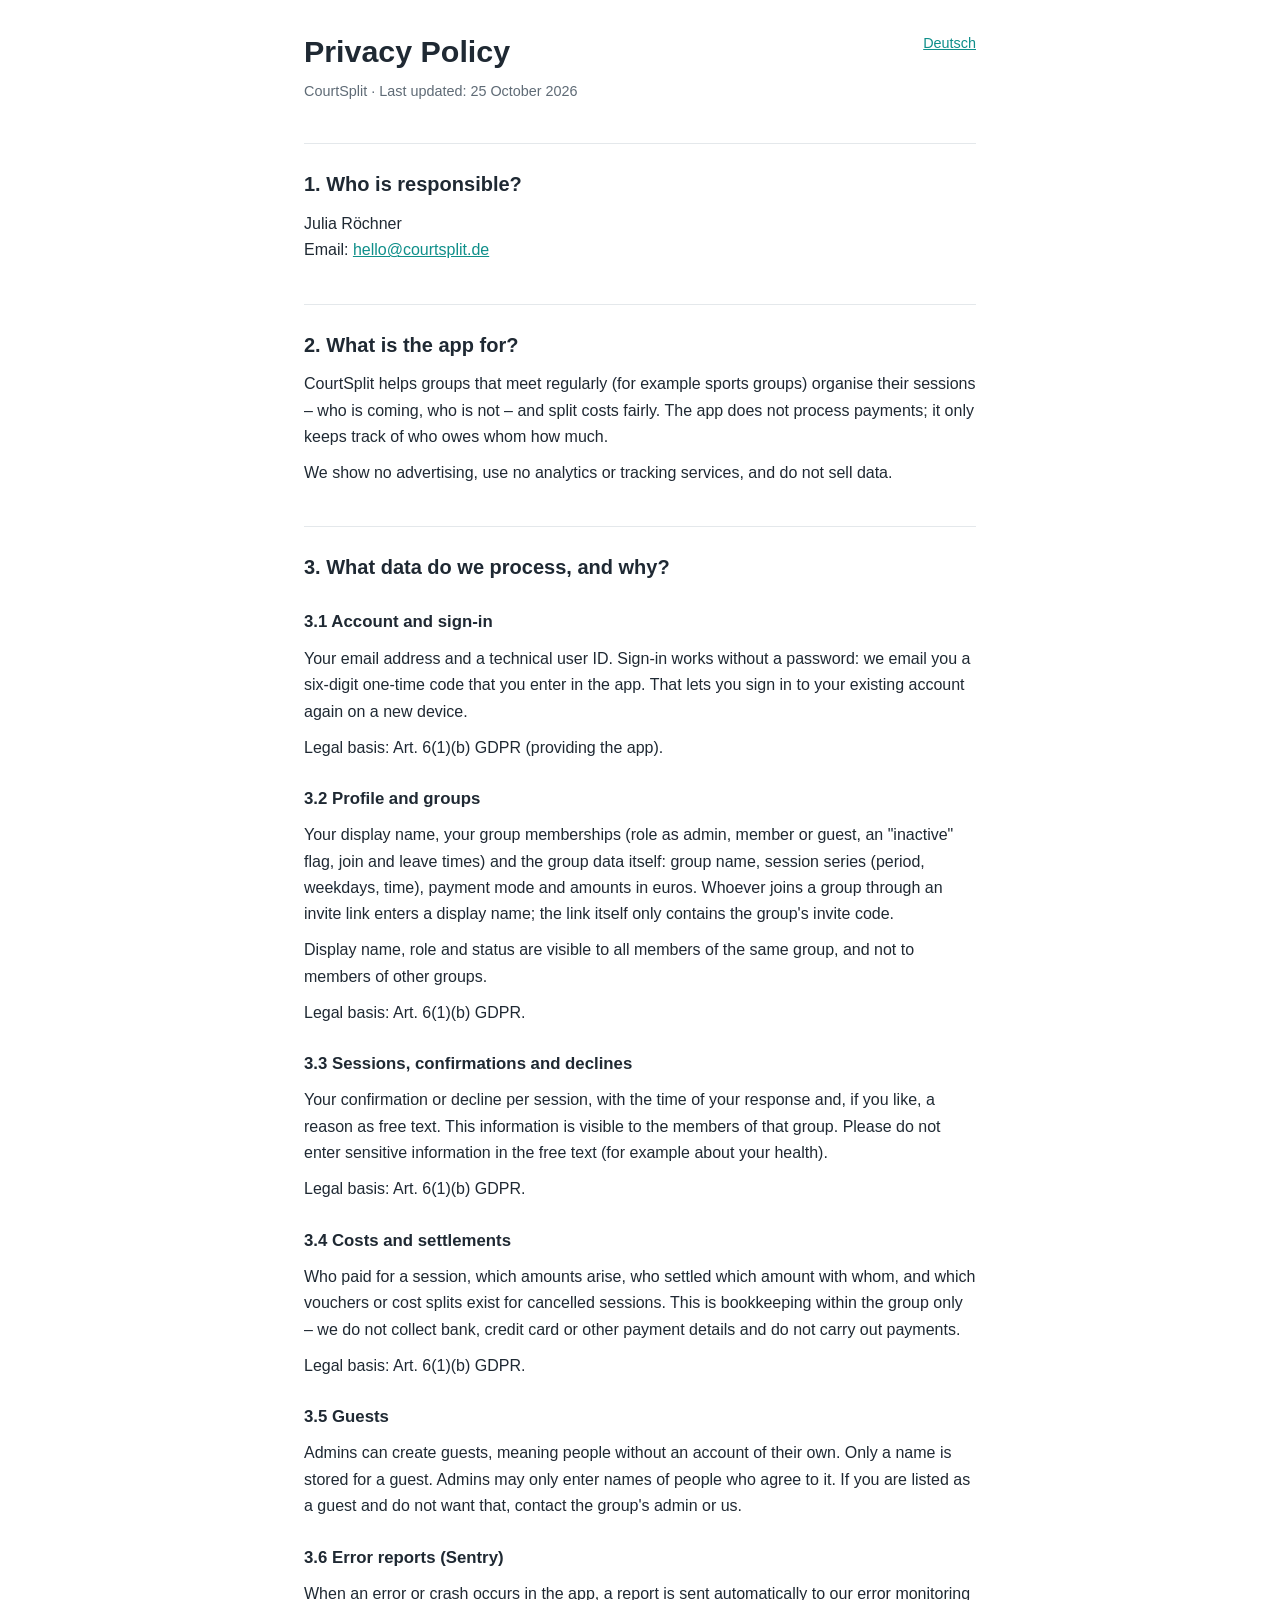
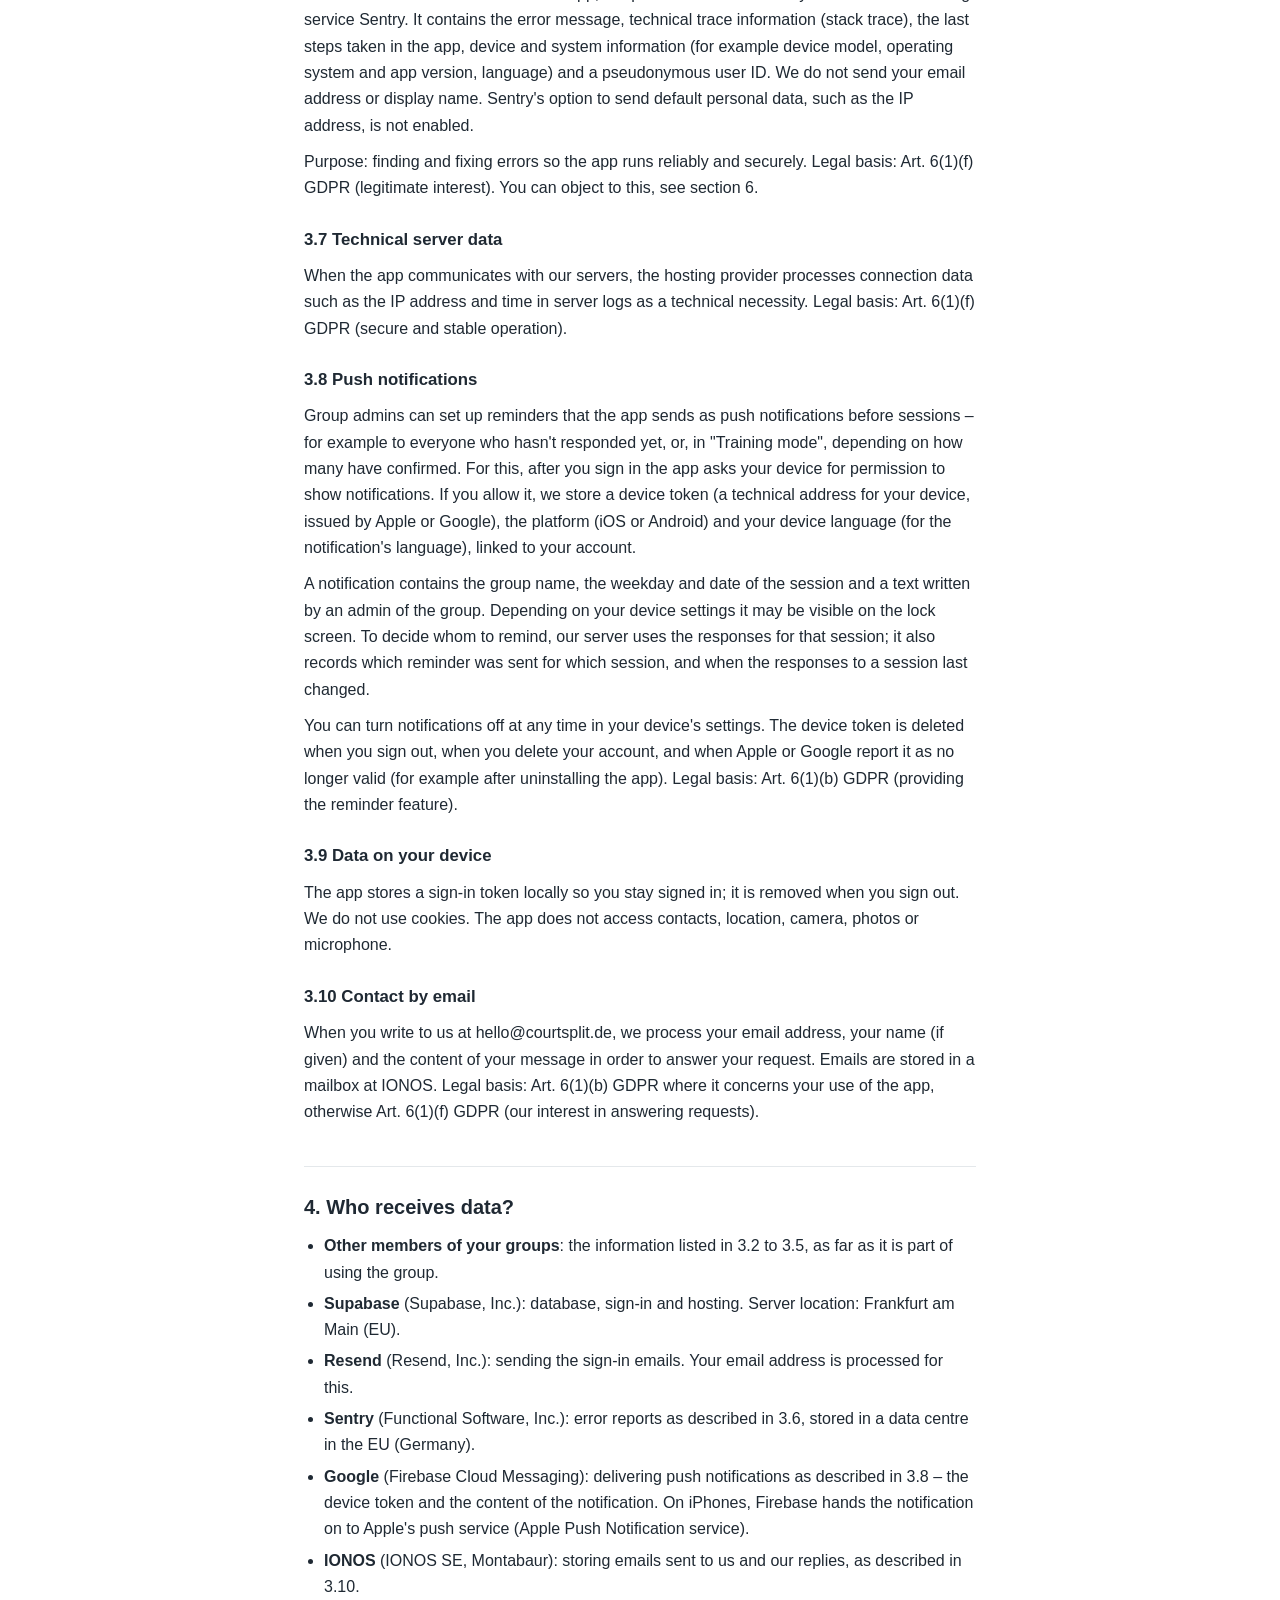
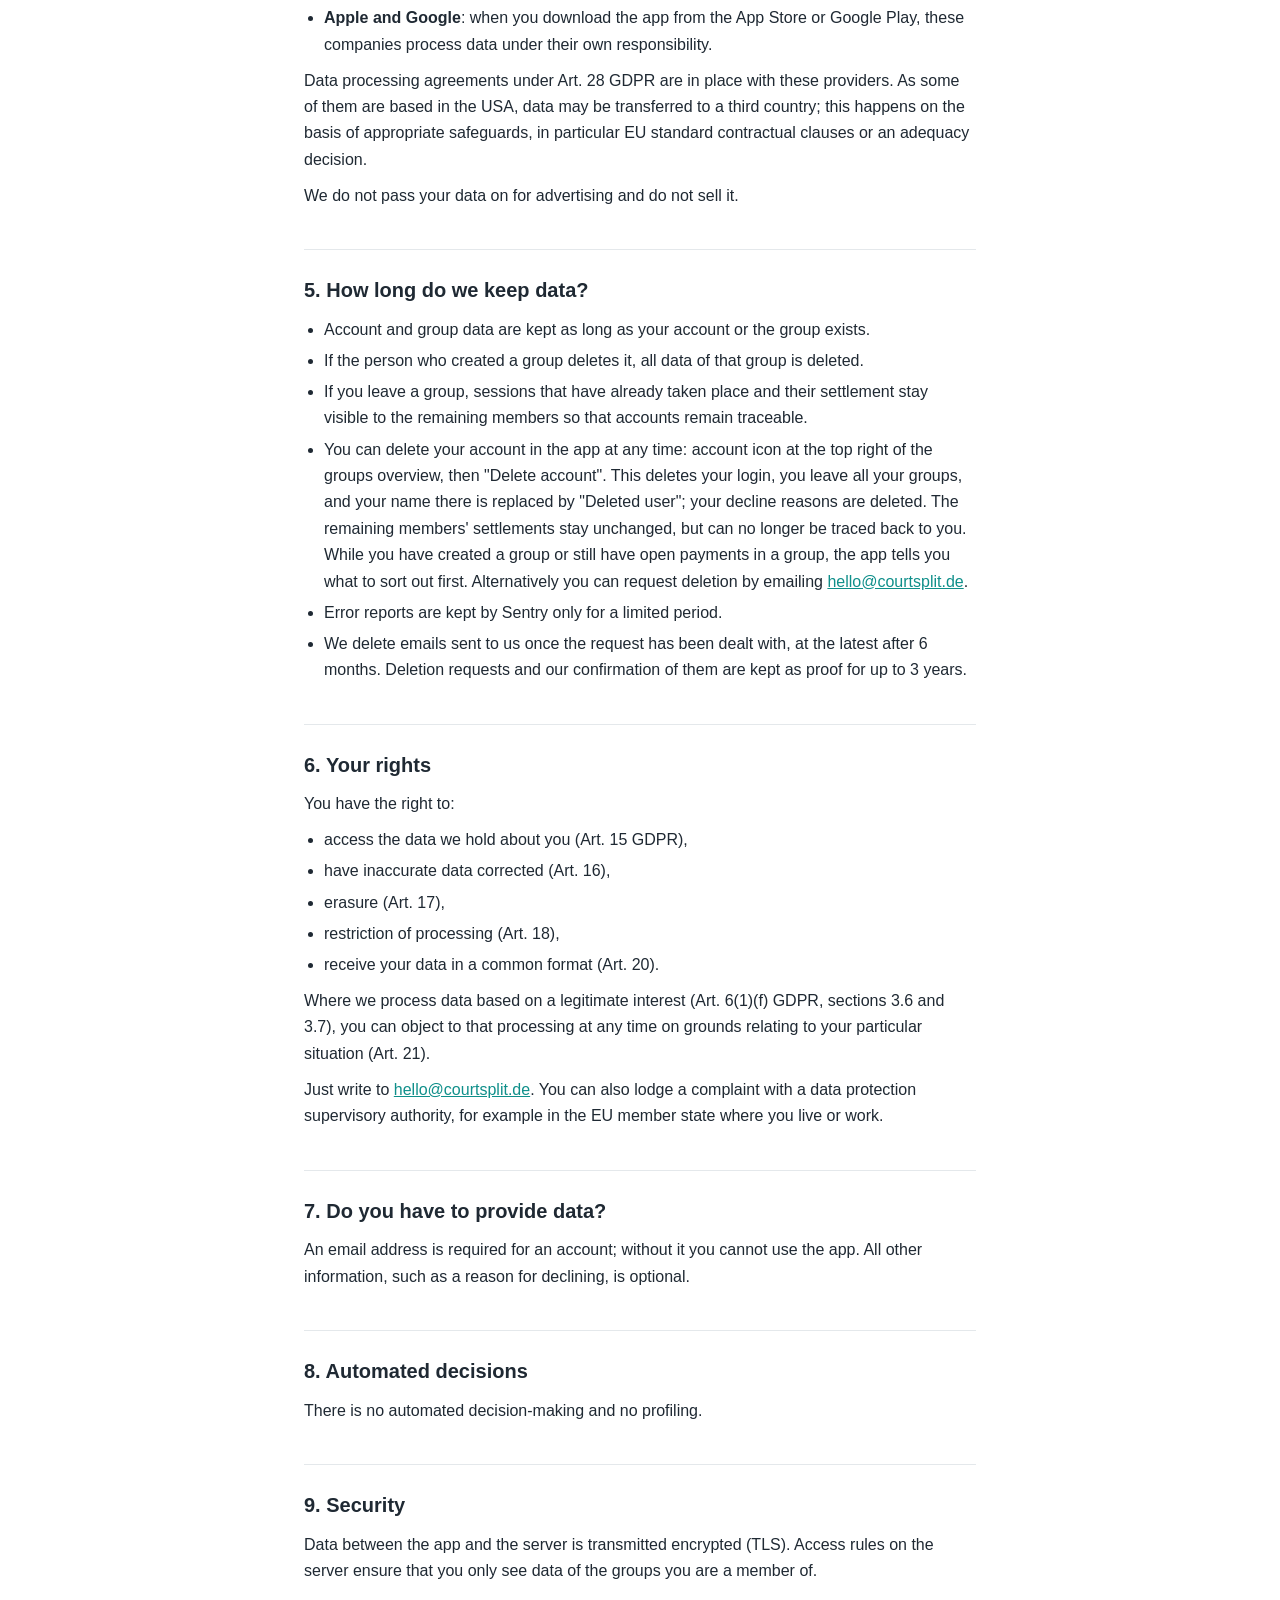
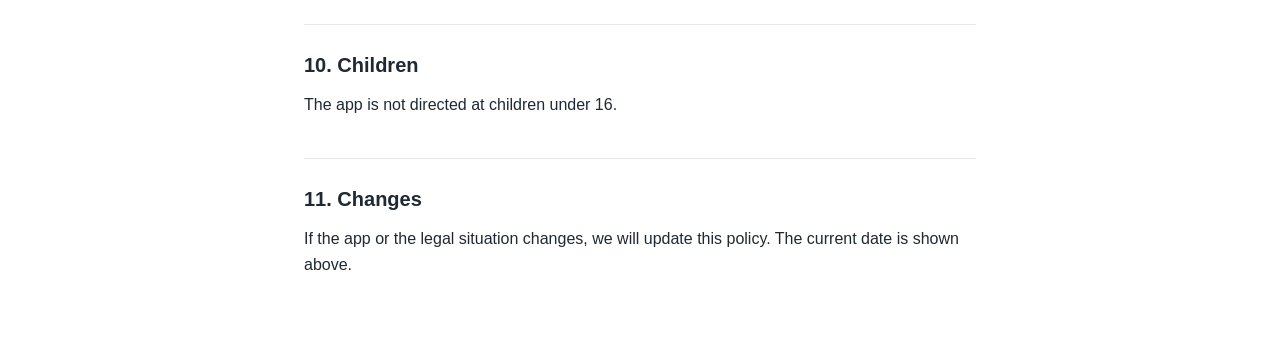
==== privacy-en.html @ 790ea4fe "Add files via upload" ====
<!doctype html>
<html lang="en">
<head>
  <meta charset="utf-8">
  <meta name="viewport" content="width=device-width, initial-scale=1">
  <title>Privacy Policy – CourtSplit</title>
  <link rel="stylesheet" href="style.css">
</head>
<body>
<main>
  <a class="lang" href="privacy.html" hreflang="de">Deutsch</a>
  <h1>Privacy Policy</h1>
  <p class="meta">CourtSplit · Last updated: 25 October 2026</p>

  <h2>1. Who is responsible?</h2>
  <p>
    Julia Röchner<br>
    Email: <a href="mailto:hello@courtsplit.de">hello@courtsplit.de</a>
  </p>

  <h2>2. What is the app for?</h2>
  <p>
    CourtSplit helps groups that meet regularly (for example sports groups) organise their sessions –
    who is coming, who is not – and split costs fairly. The app does not process payments; it only keeps
    track of who owes whom how much.
  </p>
  <p>
    We show no advertising, use no analytics or tracking services, and do not sell data.
  </p>

  <h2>3. What data do we process, and why?</h2>

  <h3>3.1 Account and sign-in</h3>
  <p>
    Your email address and a technical user ID. Sign-in works without a password: we email you a six-digit
    one-time code that you enter in the app. That lets you sign in to your existing account again on a new
    device.
  </p>
  <p>Legal basis: Art. 6(1)(b) GDPR (providing the app).</p>

  <h3>3.2 Profile and groups</h3>
  <p>
    Your display name, your group memberships (role as admin, member or guest, an "inactive" flag, join and
    leave times) and the group data itself: group name, session series (period, weekdays, time), payment
    mode and amounts in euros. Whoever joins a group through an invite link enters a display name; the link
    itself only contains the group's invite code.
  </p>
  <p>
    Display name, role and status are visible to all members of the same group, and not to members of
    other groups.
  </p>
  <p>Legal basis: Art. 6(1)(b) GDPR.</p>

  <h3>3.3 Sessions, confirmations and declines</h3>
  <p>
    Your confirmation or decline per session, with the time of your response and, if you like, a reason as
    free text. This information is visible to the members of that group. Please do not enter sensitive
    information in the free text (for example about your health).
  </p>
  <p>Legal basis: Art. 6(1)(b) GDPR.</p>

  <h3>3.4 Costs and settlements</h3>
  <p>
    Who paid for a session, which amounts arise, who settled which amount with whom, and which vouchers or
    cost splits exist for cancelled sessions. This is bookkeeping within the group only – we do not collect
    bank, credit card or other payment details and do not carry out payments.
  </p>
  <p>Legal basis: Art. 6(1)(b) GDPR.</p>

  <h3>3.5 Guests</h3>
  <p>
    Admins can create guests, meaning people without an account of their own. Only a name is stored for a
    guest. Admins may only enter names of people who agree to it. If you are listed as a guest and do not
    want that, contact the group's admin or us.
  </p>

  <h3>3.6 Error reports (Sentry)</h3>
  <p>
    When an error or crash occurs in the app, a report is sent automatically to our error monitoring service
    Sentry. It contains the error message, technical trace information (stack trace), the last steps taken
    in the app, device and system information (for example device model, operating system and app version,
    language) and a pseudonymous user ID. We do not send your email address or display name. Sentry's option
    to send default personal data, such as the IP address, is not enabled.
  </p>
  <p>
    Purpose: finding and fixing errors so the app runs reliably and securely. Legal basis: Art. 6(1)(f) GDPR
    (legitimate interest). You can object to this, see section 6.
  </p>

  <h3>3.7 Technical server data</h3>
  <p>
    When the app communicates with our servers, the hosting provider processes connection data such as the
    IP address and time in server logs as a technical necessity. Legal basis: Art. 6(1)(f) GDPR (secure and
    stable operation).
  </p>

  <h3>3.8 Push notifications</h3>
  <p>
    Group admins can set up reminders that the app sends as push notifications before sessions – for
    example to everyone who hasn't responded yet, or, in "Training mode", depending on how many have
    confirmed. For this, after you sign in the app asks your device for permission to show notifications.
    If you allow it, we store a device token (a technical address for your device, issued by Apple or
    Google), the platform (iOS or Android) and your device language (for the notification's language),
    linked to your account.
  </p>
  <p>
    A notification contains the group name, the weekday and date of the session and a text written by an
    admin of the group. Depending on your device settings it may be visible on the lock screen. To decide
    whom to remind, our server uses the responses for that session; it also records which reminder was sent
    for which session, and when the responses to a session last changed.
  </p>
  <p>
    You can turn notifications off at any time in your device's settings. The device token is deleted when
    you sign out, when you delete your account, and when Apple or Google report it as no longer valid (for
    example after uninstalling the app). Legal basis: Art. 6(1)(b) GDPR (providing the reminder feature).
  </p>

  <h3>3.9 Data on your device</h3>
  <p>
    The app stores a sign-in token locally so you stay signed in; it is removed when you sign out. We do
    not use cookies. The app does not access contacts, location, camera, photos or microphone.
  </p>

  <h3>3.10 Contact by email</h3>
  <p>
    When you write to us at hello@courtsplit.de, we process your email address, your name (if given) and
    the content of your message in order to answer your request. Emails are stored in a mailbox at IONOS.
    Legal basis: Art. 6(1)(b) GDPR where it concerns your use of the app, otherwise
    Art. 6(1)(f) GDPR (our interest in answering requests).
  </p>

  <h2>4. Who receives data?</h2>
  <ul>
    <li>
      <strong>Other members of your groups</strong>: the information listed in 3.2 to 3.5, as far as it is
      part of using the group.
    </li>
    <li>
      <strong>Supabase</strong> (Supabase, Inc.): database, sign-in and hosting. Server location:
      Frankfurt am Main (EU).
    </li>
    <li>
      <strong>Resend</strong> (Resend, Inc.): sending the sign-in emails. Your email address is processed
      for this.
    </li>
    <li>
      <strong>Sentry</strong> (Functional Software, Inc.): error reports as described in 3.6, stored in a
      data centre in the EU (Germany).
    </li>
    <li>
      <strong>Google</strong> (Firebase Cloud Messaging): delivering push notifications as described in
      3.8 – the device token and the content of the notification. On iPhones, Firebase hands the
      notification on to Apple's push service (Apple Push Notification service).
    </li>
    <li>
      <strong>IONOS</strong> (IONOS SE, Montabaur): storing emails sent to us and our replies, as described
      in 3.10.
    </li>
    <li>
      <strong>Apple and Google</strong>: when you download the app from the App Store or Google Play, these
      companies process data under their own responsibility.
    </li>
  </ul>
  <p>
    Data processing agreements under Art. 28 GDPR are in place with these providers. As some of them are
    based in the USA, data may be transferred to a third country; this happens on the basis of appropriate
    safeguards, in particular EU standard contractual clauses or an adequacy decision.
  </p>
  <p>We do not pass your data on for advertising and do not sell it.</p>

  <h2>5. How long do we keep data?</h2>
  <ul>
    <li>Account and group data are kept as long as your account or the group exists.</li>
    <li>If the person who created a group deletes it, all data of that group is deleted.</li>
    <li>
      If you leave a group, sessions that have already taken place and their settlement stay visible to the
      remaining members so that accounts remain traceable.
    </li>
    <li>
      You can delete your account in the app at any time: account icon at the top right of the groups
      overview, then "Delete account". This deletes your login, you leave all your groups, and your name
      there is replaced by "Deleted user"; your decline reasons are deleted. The remaining members'
      settlements stay unchanged, but can no longer be traced back to you. While you have created a group
      or still have open payments in a group, the app tells you what to sort out first. Alternatively you
      can request deletion by emailing <a href="mailto:hello@courtsplit.de">hello@courtsplit.de</a>.
    </li>
    <li>Error reports are kept by Sentry only for a limited period.</li>
    <li>
      We delete emails sent to us once the request has been dealt with, at the latest after 6 months.
      Deletion requests and our confirmation of them are kept as proof for up to 3 years.
    </li>
  </ul>

  <h2>6. Your rights</h2>
  <p>You have the right to:</p>
  <ul>
    <li>access the data we hold about you (Art. 15 GDPR),</li>
    <li>have inaccurate data corrected (Art. 16),</li>
    <li>erasure (Art. 17),</li>
    <li>restriction of processing (Art. 18),</li>
    <li>receive your data in a common format (Art. 20).</li>
  </ul>
  <p>
    Where we process data based on a legitimate interest (Art. 6(1)(f) GDPR, sections 3.6 and 3.7), you can
    object to that processing at any time on grounds relating to your particular situation (Art. 21).
  </p>
  <p>
    Just write to <a href="mailto:hello@courtsplit.de">hello@courtsplit.de</a>. You can also lodge a
    complaint with a data protection supervisory authority, for example in the EU member state where you
    live or work.
  </p>

  <h2>7. Do you have to provide data?</h2>
  <p>
    An email address is required for an account; without it you cannot use the app. All other information,
    such as a reason for declining, is optional.
  </p>

  <h2>8. Automated decisions</h2>
  <p>There is no automated decision-making and no profiling.</p>

  <h2>9. Security</h2>
  <p>
    Data between the app and the server is transmitted encrypted (TLS). Access rules on the server ensure
    that you only see data of the groups you are a member of.
  </p>

  <h2>10. Children</h2>
  <p>The app is not directed at children under 16.</p>

  <h2>11. Changes</h2>
  <p>
    If the app or the legal situation changes, we will update this policy. The current date is shown above.
  </p>
</main>
</body>
</html>
---- style.css ----
:root {
  --bg: #ffffff;
  --fg: #1f2933;
  --muted: #5f6b76;
  --accent: #0f8f8a;
  --rule: #e4e8eb;
  --todo-bg: #fff3b0;
  --todo-fg: #5c4a00;
}

@media (prefers-color-scheme: dark) {
  :root {
    --bg: #14181c;
    --fg: #e6eaed;
    --muted: #9aa5ae;
    --accent: #4fd1c5;
    --rule: #2a3138;
    --todo-bg: #5c4a00;
    --todo-fg: #fff3b0;
  }
}

* { box-sizing: border-box; }

body {
  margin: 0;
  padding: 2rem 1.25rem 4rem;
  background: var(--bg);
  color: var(--fg);
  font: 1rem/1.65 -apple-system, BlinkMacSystemFont, "Segoe UI", Roboto, Helvetica, Arial, sans-serif;
}

main { max-width: 42rem; margin: 0 auto; }

h1 { font-size: 1.9rem; line-height: 1.25; margin: 0 0 0.25rem; }
h2 { font-size: 1.25rem; margin: 2.5rem 0 0.5rem; padding-top: 1.5rem; border-top: 1px solid var(--rule); }
h3 { font-size: 1.05rem; margin: 1.5rem 0 0.25rem; }
p, ul { margin: 0.6rem 0; }
ul { padding-left: 1.25rem; }
li { margin: 0.3rem 0; }

a { color: var(--accent); }

.meta { color: var(--muted); font-size: 0.9rem; }
.lang { float: right; font-size: 0.9rem; }

mark.todo {
  background: var(--todo-bg);
  color: var(--todo-fg);
  padding: 0 0.25em;
  border-radius: 3px;
}
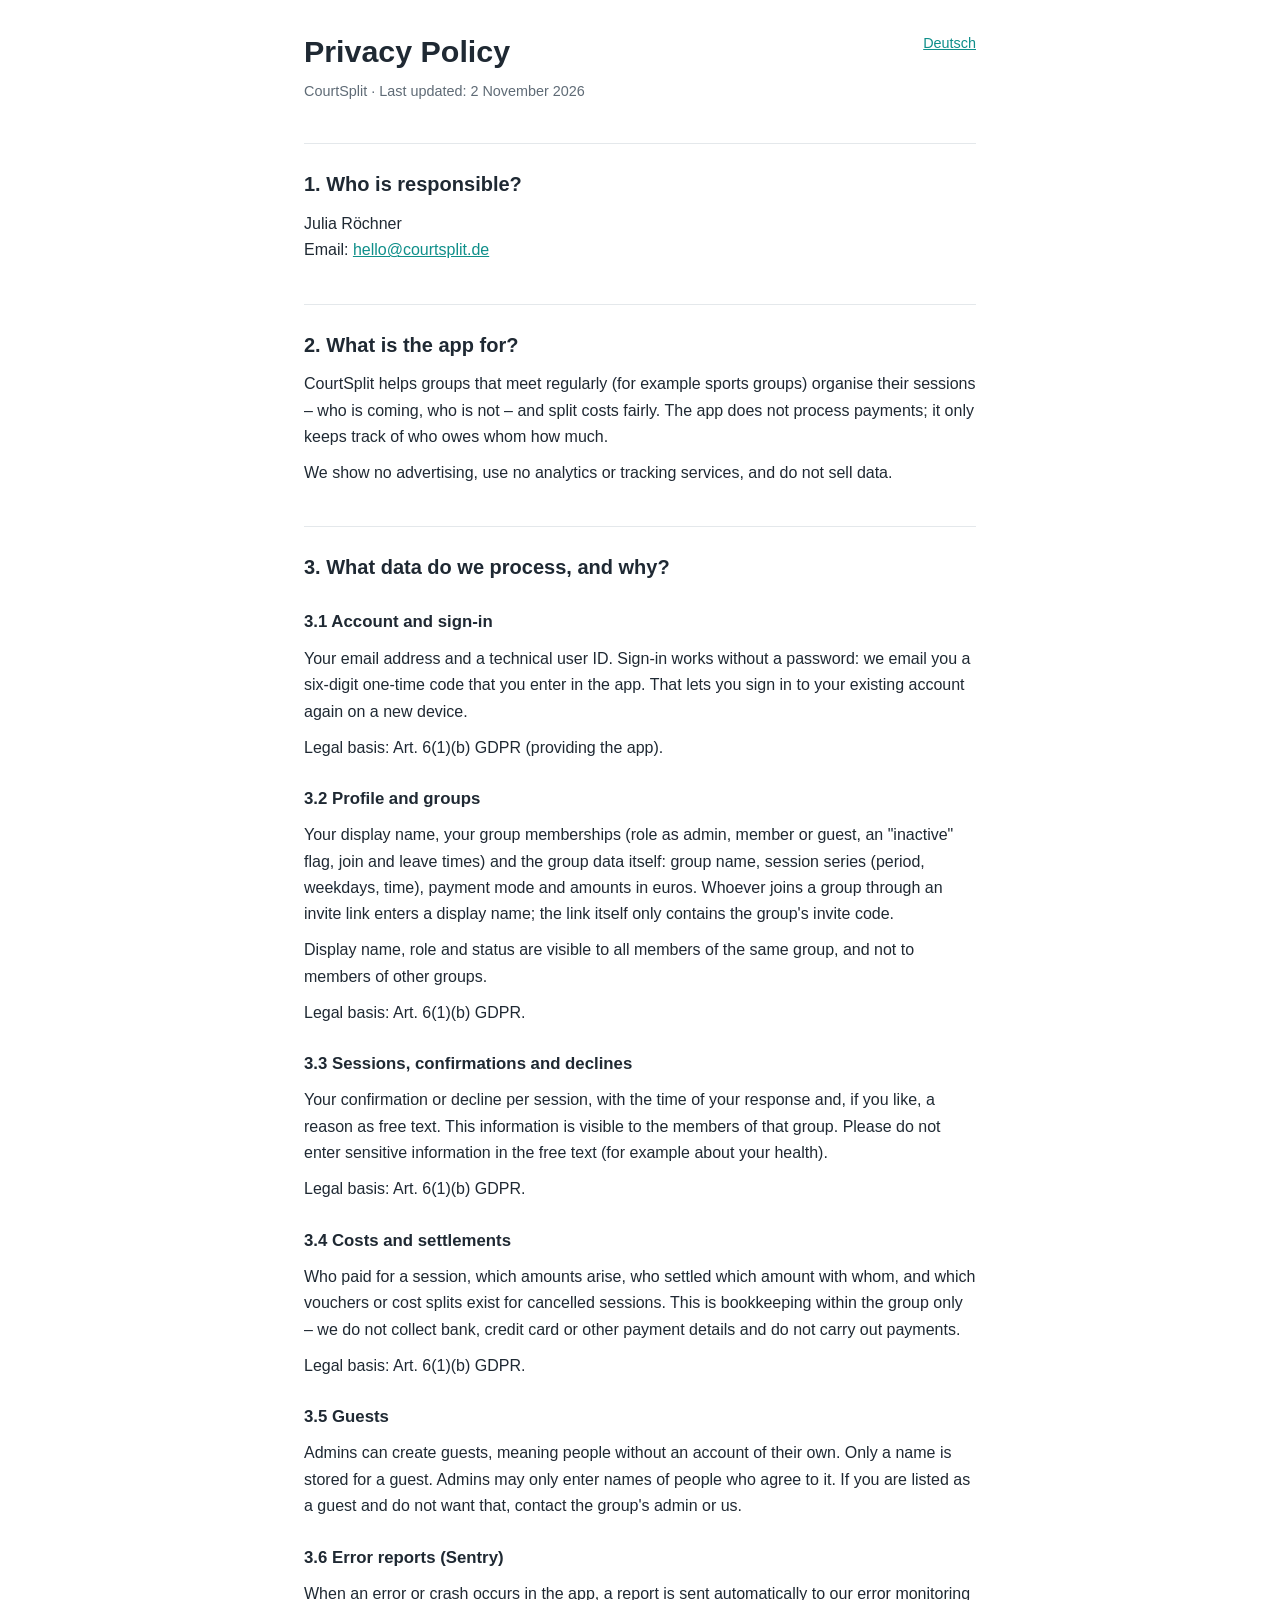
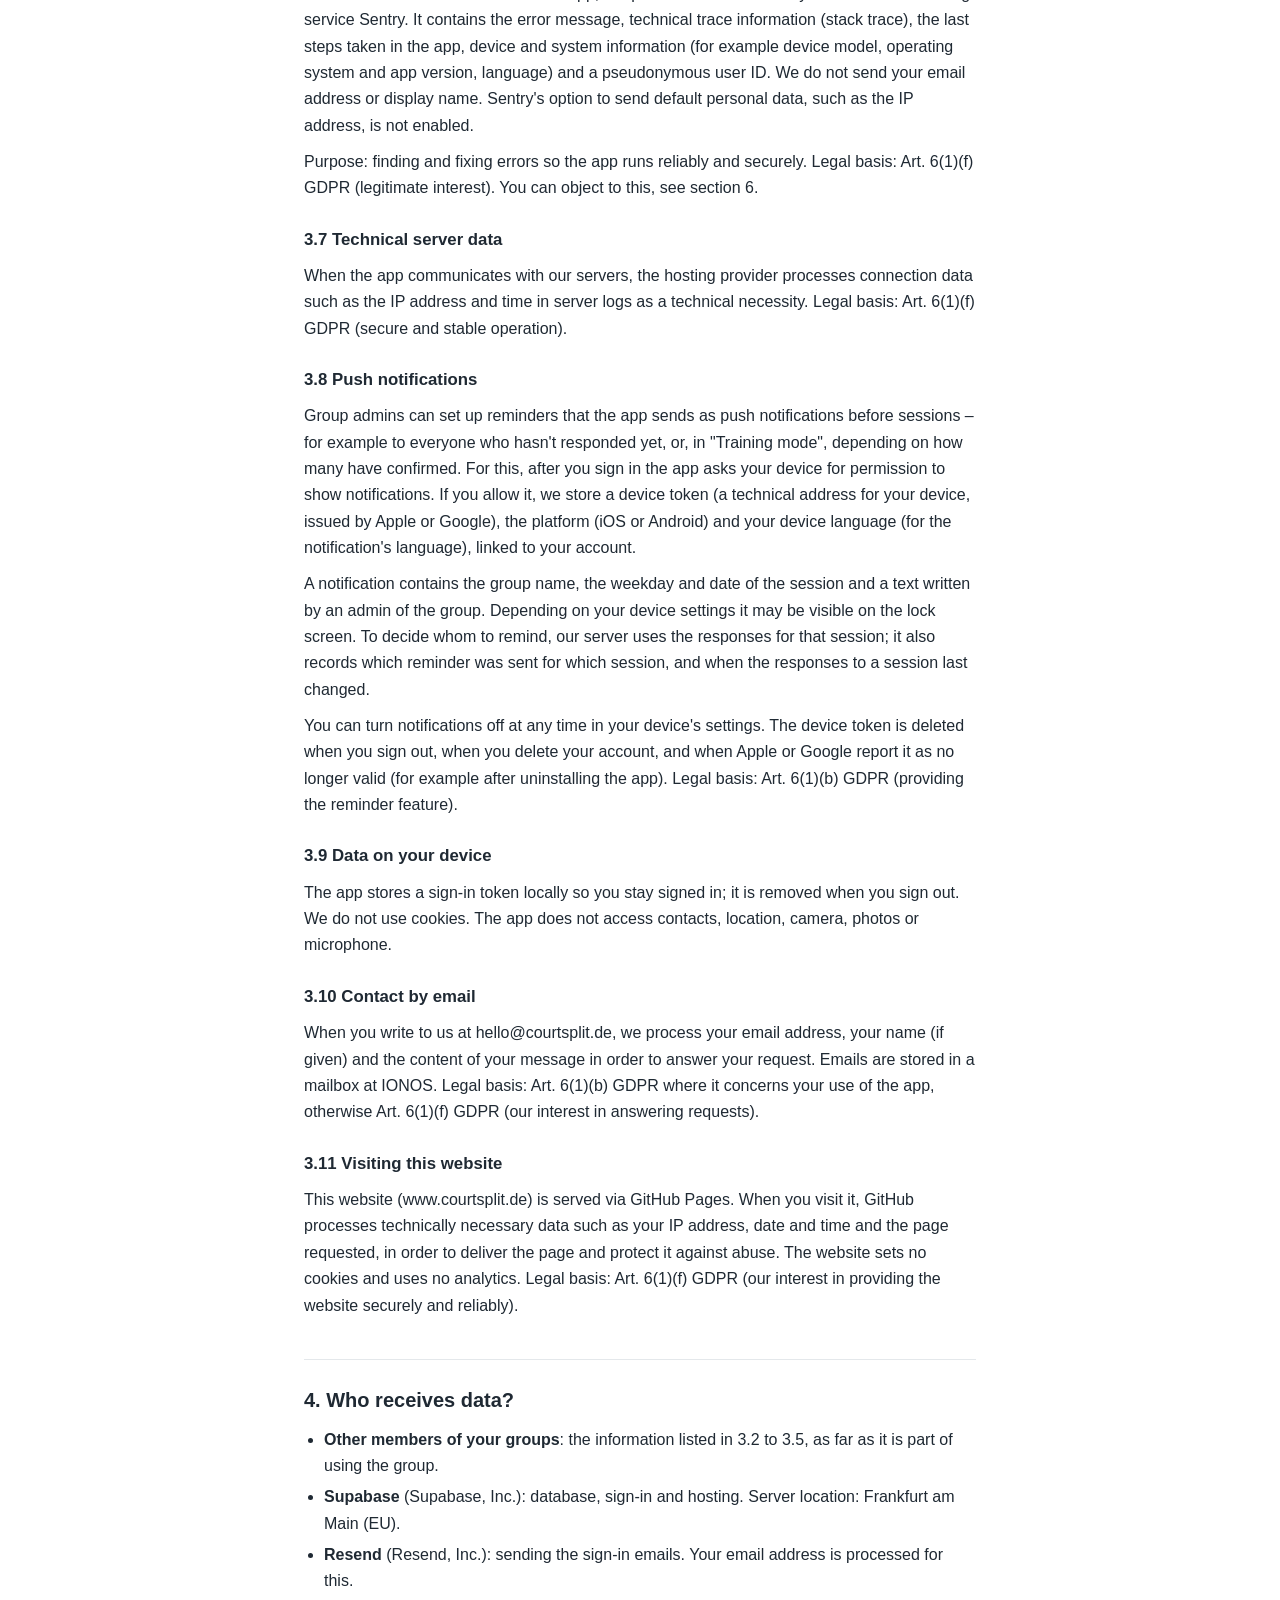
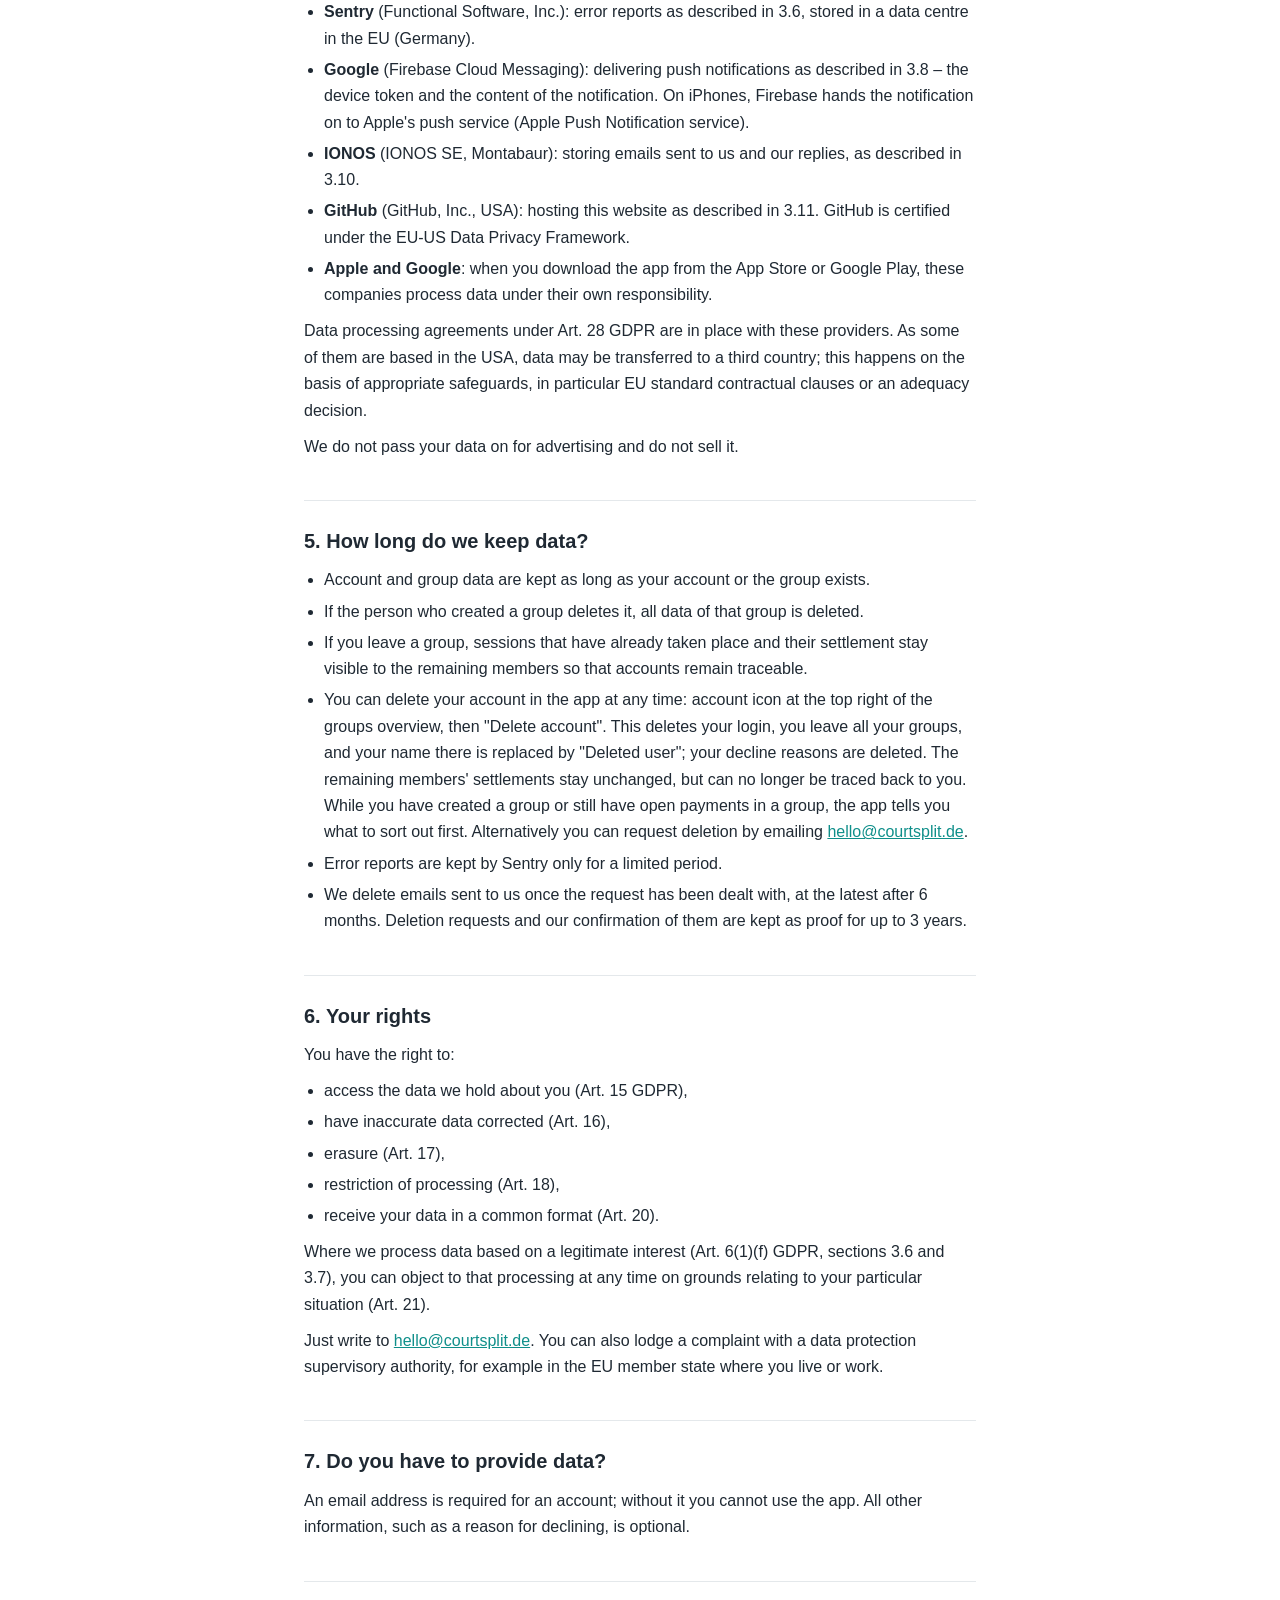
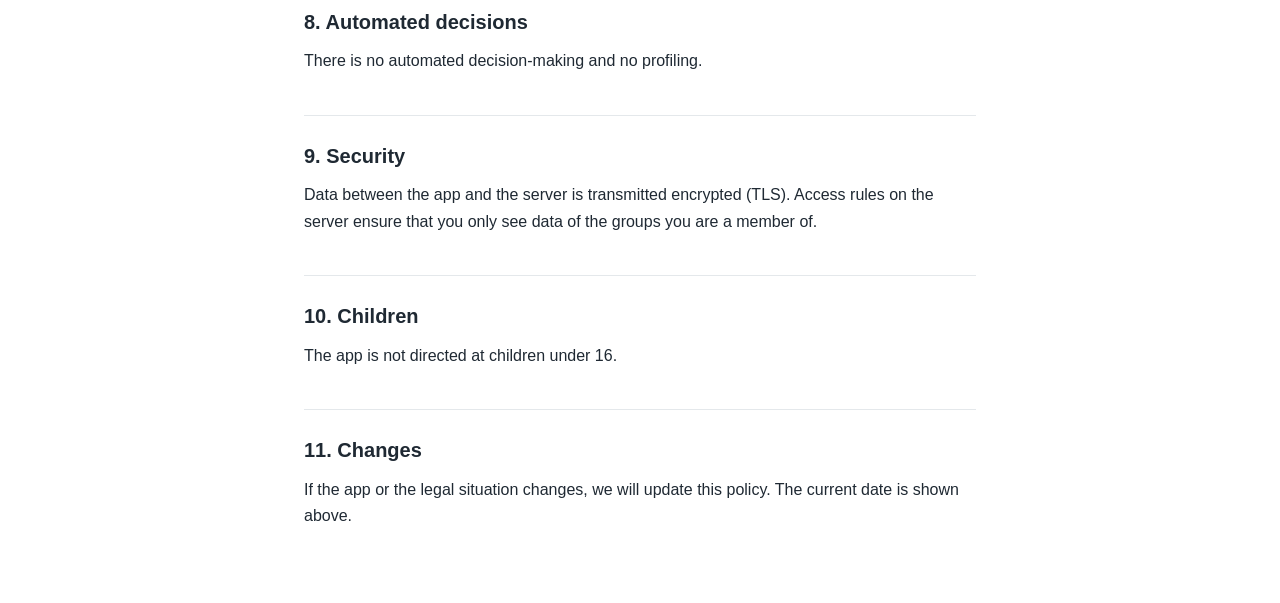
==== commit 047e2b2f: "Update from GameDate@9d2725a (main)" ====
--- a/privacy-en.html
+++ b/privacy-en.html
@@ -1,237 +1,249 @@
-<!doctype html>
-<html lang="en">
-<head>
-  <meta charset="utf-8">
-  <meta name="viewport" content="width=device-width, initial-scale=1">
-  <title>Privacy Policy – CourtSplit</title>
-  <link rel="stylesheet" href="style.css">
-</head>
-<body>
-<main>
-  <a class="lang" href="privacy.html" hreflang="de">Deutsch</a>
-  <h1>Privacy Policy</h1>
-  <p class="meta">CourtSplit · Last updated: 25 October 2026</p>
-
-  <h2>1. Who is responsible?</h2>
-  <p>
-    Julia Röchner<br>
-    Email: <a href="mailto:hello@courtsplit.de">hello@courtsplit.de</a>
-  </p>
-
-  <h2>2. What is the app for?</h2>
-  <p>
-    CourtSplit helps groups that meet regularly (for example sports groups) organise their sessions –
-    who is coming, who is not – and split costs fairly. The app does not process payments; it only keeps
-    track of who owes whom how much.
-  </p>
-  <p>
-    We show no advertising, use no analytics or tracking services, and do not sell data.
-  </p>
-
-  <h2>3. What data do we process, and why?</h2>
-
-  <h3>3.1 Account and sign-in</h3>
-  <p>
-    Your email address and a technical user ID. Sign-in works without a password: we email you a six-digit
-    one-time code that you enter in the app. That lets you sign in to your existing account again on a new
-    device.
-  </p>
-  <p>Legal basis: Art. 6(1)(b) GDPR (providing the app).</p>
-
-  <h3>3.2 Profile and groups</h3>
-  <p>
-    Your display name, your group memberships (role as admin, member or guest, an "inactive" flag, join and
-    leave times) and the group data itself: group name, session series (period, weekdays, time), payment
-    mode and amounts in euros. Whoever joins a group through an invite link enters a display name; the link
-    itself only contains the group's invite code.
-  </p>
-  <p>
-    Display name, role and status are visible to all members of the same group, and not to members of
-    other groups.
-  </p>
-  <p>Legal basis: Art. 6(1)(b) GDPR.</p>
-
-  <h3>3.3 Sessions, confirmations and declines</h3>
-  <p>
-    Your confirmation or decline per session, with the time of your response and, if you like, a reason as
-    free text. This information is visible to the members of that group. Please do not enter sensitive
-    information in the free text (for example about your health).
-  </p>
-  <p>Legal basis: Art. 6(1)(b) GDPR.</p>
-
-  <h3>3.4 Costs and settlements</h3>
-  <p>
-    Who paid for a session, which amounts arise, who settled which amount with whom, and which vouchers or
-    cost splits exist for cancelled sessions. This is bookkeeping within the group only – we do not collect
-    bank, credit card or other payment details and do not carry out payments.
-  </p>
-  <p>Legal basis: Art. 6(1)(b) GDPR.</p>
-
-  <h3>3.5 Guests</h3>
-  <p>
-    Admins can create guests, meaning people without an account of their own. Only a name is stored for a
-    guest. Admins may only enter names of people who agree to it. If you are listed as a guest and do not
-    want that, contact the group's admin or us.
-  </p>
-
-  <h3>3.6 Error reports (Sentry)</h3>
-  <p>
-    When an error or crash occurs in the app, a report is sent automatically to our error monitoring service
-    Sentry. It contains the error message, technical trace information (stack trace), the last steps taken
-    in the app, device and system information (for example device model, operating system and app version,
-    language) and a pseudonymous user ID. We do not send your email address or display name. Sentry's option
-    to send default personal data, such as the IP address, is not enabled.
-  </p>
-  <p>
-    Purpose: finding and fixing errors so the app runs reliably and securely. Legal basis: Art. 6(1)(f) GDPR
-    (legitimate interest). You can object to this, see section 6.
-  </p>
-
-  <h3>3.7 Technical server data</h3>
-  <p>
-    When the app communicates with our servers, the hosting provider processes connection data such as the
-    IP address and time in server logs as a technical necessity. Legal basis: Art. 6(1)(f) GDPR (secure and
-    stable operation).
-  </p>
-
-  <h3>3.8 Push notifications</h3>
-  <p>
-    Group admins can set up reminders that the app sends as push notifications before sessions – for
-    example to everyone who hasn't responded yet, or, in "Training mode", depending on how many have
-    confirmed. For this, after you sign in the app asks your device for permission to show notifications.
-    If you allow it, we store a device token (a technical address for your device, issued by Apple or
-    Google), the platform (iOS or Android) and your device language (for the notification's language),
-    linked to your account.
-  </p>
-  <p>
-    A notification contains the group name, the weekday and date of the session and a text written by an
-    admin of the group. Depending on your device settings it may be visible on the lock screen. To decide
-    whom to remind, our server uses the responses for that session; it also records which reminder was sent
-    for which session, and when the responses to a session last changed.
-  </p>
-  <p>
-    You can turn notifications off at any time in your device's settings. The device token is deleted when
-    you sign out, when you delete your account, and when Apple or Google report it as no longer valid (for
-    example after uninstalling the app). Legal basis: Art. 6(1)(b) GDPR (providing the reminder feature).
-  </p>
-
-  <h3>3.9 Data on your device</h3>
-  <p>
-    The app stores a sign-in token locally so you stay signed in; it is removed when you sign out. We do
-    not use cookies. The app does not access contacts, location, camera, photos or microphone.
-  </p>
-
-  <h3>3.10 Contact by email</h3>
-  <p>
-    When you write to us at hello@courtsplit.de, we process your email address, your name (if given) and
-    the content of your message in order to answer your request. Emails are stored in a mailbox at IONOS.
-    Legal basis: Art. 6(1)(b) GDPR where it concerns your use of the app, otherwise
-    Art. 6(1)(f) GDPR (our interest in answering requests).
-  </p>
-
-  <h2>4. Who receives data?</h2>
-  <ul>
-    <li>
-      <strong>Other members of your groups</strong>: the information listed in 3.2 to 3.5, as far as it is
-      part of using the group.
-    </li>
-    <li>
-      <strong>Supabase</strong> (Supabase, Inc.): database, sign-in and hosting. Server location:
-      Frankfurt am Main (EU).
-    </li>
-    <li>
-      <strong>Resend</strong> (Resend, Inc.): sending the sign-in emails. Your email address is processed
-      for this.
-    </li>
-    <li>
-      <strong>Sentry</strong> (Functional Software, Inc.): error reports as described in 3.6, stored in a
-      data centre in the EU (Germany).
-    </li>
-    <li>
-      <strong>Google</strong> (Firebase Cloud Messaging): delivering push notifications as described in
-      3.8 – the device token and the content of the notification. On iPhones, Firebase hands the
-      notification on to Apple's push service (Apple Push Notification service).
-    </li>
-    <li>
-      <strong>IONOS</strong> (IONOS SE, Montabaur): storing emails sent to us and our replies, as described
-      in 3.10.
-    </li>
-    <li>
-      <strong>Apple and Google</strong>: when you download the app from the App Store or Google Play, these
-      companies process data under their own responsibility.
-    </li>
-  </ul>
-  <p>
-    Data processing agreements under Art. 28 GDPR are in place with these providers. As some of them are
-    based in the USA, data may be transferred to a third country; this happens on the basis of appropriate
-    safeguards, in particular EU standard contractual clauses or an adequacy decision.
-  </p>
-  <p>We do not pass your data on for advertising and do not sell it.</p>
-
-  <h2>5. How long do we keep data?</h2>
-  <ul>
-    <li>Account and group data are kept as long as your account or the group exists.</li>
-    <li>If the person who created a group deletes it, all data of that group is deleted.</li>
-    <li>
-      If you leave a group, sessions that have already taken place and their settlement stay visible to the
-      remaining members so that accounts remain traceable.
-    </li>
-    <li>
-      You can delete your account in the app at any time: account icon at the top right of the groups
-      overview, then "Delete account". This deletes your login, you leave all your groups, and your name
-      there is replaced by "Deleted user"; your decline reasons are deleted. The remaining members'
-      settlements stay unchanged, but can no longer be traced back to you. While you have created a group
-      or still have open payments in a group, the app tells you what to sort out first. Alternatively you
-      can request deletion by emailing <a href="mailto:hello@courtsplit.de">hello@courtsplit.de</a>.
-    </li>
-    <li>Error reports are kept by Sentry only for a limited period.</li>
-    <li>
-      We delete emails sent to us once the request has been dealt with, at the latest after 6 months.
-      Deletion requests and our confirmation of them are kept as proof for up to 3 years.
-    </li>
-  </ul>
-
-  <h2>6. Your rights</h2>
-  <p>You have the right to:</p>
-  <ul>
-    <li>access the data we hold about you (Art. 15 GDPR),</li>
-    <li>have inaccurate data corrected (Art. 16),</li>
-    <li>erasure (Art. 17),</li>
-    <li>restriction of processing (Art. 18),</li>
-    <li>receive your data in a common format (Art. 20).</li>
-  </ul>
-  <p>
-    Where we process data based on a legitimate interest (Art. 6(1)(f) GDPR, sections 3.6 and 3.7), you can
-    object to that processing at any time on grounds relating to your particular situation (Art. 21).
-  </p>
-  <p>
-    Just write to <a href="mailto:hello@courtsplit.de">hello@courtsplit.de</a>. You can also lodge a
-    complaint with a data protection supervisory authority, for example in the EU member state where you
-    live or work.
-  </p>
-
-  <h2>7. Do you have to provide data?</h2>
-  <p>
-    An email address is required for an account; without it you cannot use the app. All other information,
-    such as a reason for declining, is optional.
-  </p>
-
-  <h2>8. Automated decisions</h2>
-  <p>There is no automated decision-making and no profiling.</p>
-
-  <h2>9. Security</h2>
-  <p>
-    Data between the app and the server is transmitted encrypted (TLS). Access rules on the server ensure
-    that you only see data of the groups you are a member of.
-  </p>
-
-  <h2>10. Children</h2>
-  <p>The app is not directed at children under 16.</p>
-
-  <h2>11. Changes</h2>
-  <p>
-    If the app or the legal situation changes, we will update this policy. The current date is shown above.
-  </p>
-</main>
-</body>
-</html>
+<!doctype html>
+<html lang="en">
+<head>
+  <meta charset="utf-8">
+  <meta name="viewport" content="width=device-width, initial-scale=1">
+  <title>Privacy Policy – CourtSplit</title>
+  <link rel="stylesheet" href="style.css">
+</head>
+<body>
+<main>
+  <a class="lang" href="privacy.html" hreflang="de">Deutsch</a>
+  <h1>Privacy Policy</h1>
+  <p class="meta">CourtSplit · Last updated: 2 November 2026</p>
+
+  <h2>1. Who is responsible?</h2>
+  <p>
+    Julia Röchner<br>
+    Email: <a href="mailto:hello@courtsplit.de">hello@courtsplit.de</a>
+  </p>
+
+  <h2>2. What is the app for?</h2>
+  <p>
+    CourtSplit helps groups that meet regularly (for example sports groups) organise their sessions –
+    who is coming, who is not – and split costs fairly. The app does not process payments; it only keeps
+    track of who owes whom how much.
+  </p>
+  <p>
+    We show no advertising, use no analytics or tracking services, and do not sell data.
+  </p>
+
+  <h2>3. What data do we process, and why?</h2>
+
+  <h3>3.1 Account and sign-in</h3>
+  <p>
+    Your email address and a technical user ID. Sign-in works without a password: we email you a six-digit
+    one-time code that you enter in the app. That lets you sign in to your existing account again on a new
+    device.
+  </p>
+  <p>Legal basis: Art. 6(1)(b) GDPR (providing the app).</p>
+
+  <h3>3.2 Profile and groups</h3>
+  <p>
+    Your display name, your group memberships (role as admin, member or guest, an "inactive" flag, join and
+    leave times) and the group data itself: group name, session series (period, weekdays, time), payment
+    mode and amounts in euros. Whoever joins a group through an invite link enters a display name; the link
+    itself only contains the group's invite code.
+  </p>
+  <p>
+    Display name, role and status are visible to all members of the same group, and not to members of
+    other groups.
+  </p>
+  <p>Legal basis: Art. 6(1)(b) GDPR.</p>
+
+  <h3>3.3 Sessions, confirmations and declines</h3>
+  <p>
+    Your confirmation or decline per session, with the time of your response and, if you like, a reason as
+    free text. This information is visible to the members of that group. Please do not enter sensitive
+    information in the free text (for example about your health).
+  </p>
+  <p>Legal basis: Art. 6(1)(b) GDPR.</p>
+
+  <h3>3.4 Costs and settlements</h3>
+  <p>
+    Who paid for a session, which amounts arise, who settled which amount with whom, and which vouchers or
+    cost splits exist for cancelled sessions. This is bookkeeping within the group only – we do not collect
+    bank, credit card or other payment details and do not carry out payments.
+  </p>
+  <p>Legal basis: Art. 6(1)(b) GDPR.</p>
+
+  <h3>3.5 Guests</h3>
+  <p>
+    Admins can create guests, meaning people without an account of their own. Only a name is stored for a
+    guest. Admins may only enter names of people who agree to it. If you are listed as a guest and do not
+    want that, contact the group's admin or us.
+  </p>
+
+  <h3>3.6 Error reports (Sentry)</h3>
+  <p>
+    When an error or crash occurs in the app, a report is sent automatically to our error monitoring service
+    Sentry. It contains the error message, technical trace information (stack trace), the last steps taken
+    in the app, device and system information (for example device model, operating system and app version,
+    language) and a pseudonymous user ID. We do not send your email address or display name. Sentry's option
+    to send default personal data, such as the IP address, is not enabled.
+  </p>
+  <p>
+    Purpose: finding and fixing errors so the app runs reliably and securely. Legal basis: Art. 6(1)(f) GDPR
+    (legitimate interest). You can object to this, see section 6.
+  </p>
+
+  <h3>3.7 Technical server data</h3>
+  <p>
+    When the app communicates with our servers, the hosting provider processes connection data such as the
+    IP address and time in server logs as a technical necessity. Legal basis: Art. 6(1)(f) GDPR (secure and
+    stable operation).
+  </p>
+
+  <h3>3.8 Push notifications</h3>
+  <p>
+    Group admins can set up reminders that the app sends as push notifications before sessions – for
+    example to everyone who hasn't responded yet, or, in "Training mode", depending on how many have
+    confirmed. For this, after you sign in the app asks your device for permission to show notifications.
+    If you allow it, we store a device token (a technical address for your device, issued by Apple or
+    Google), the platform (iOS or Android) and your device language (for the notification's language),
+    linked to your account.
+  </p>
+  <p>
+    A notification contains the group name, the weekday and date of the session and a text written by an
+    admin of the group. Depending on your device settings it may be visible on the lock screen. To decide
+    whom to remind, our server uses the responses for that session; it also records which reminder was sent
+    for which session, and when the responses to a session last changed.
+  </p>
+  <p>
+    You can turn notifications off at any time in your device's settings. The device token is deleted when
+    you sign out, when you delete your account, and when Apple or Google report it as no longer valid (for
+    example after uninstalling the app). Legal basis: Art. 6(1)(b) GDPR (providing the reminder feature).
+  </p>
+
+  <h3>3.9 Data on your device</h3>
+  <p>
+    The app stores a sign-in token locally so you stay signed in; it is removed when you sign out. We do
+    not use cookies. The app does not access contacts, location, camera, photos or microphone.
+  </p>
+
+  <h3>3.10 Contact by email</h3>
+  <p>
+    When you write to us at hello@courtsplit.de, we process your email address, your name (if given) and
+    the content of your message in order to answer your request. Emails are stored in a mailbox at IONOS.
+    Legal basis: Art. 6(1)(b) GDPR where it concerns your use of the app, otherwise
+    Art. 6(1)(f) GDPR (our interest in answering requests).
+  </p>
+
+  <h3>3.11 Visiting this website</h3>
+  <p>
+    This website (www.courtsplit.de) is served via GitHub Pages. When you visit it, GitHub processes
+    technically necessary data such as your IP address, date and time and the page requested, in order to
+    deliver the page and protect it against abuse. The website sets no cookies and uses no analytics.
+    Legal basis: Art. 6(1)(f) GDPR (our interest in providing the website securely and reliably).
+  </p>
+
+  <h2>4. Who receives data?</h2>
+  <ul>
+    <li>
+      <strong>Other members of your groups</strong>: the information listed in 3.2 to 3.5, as far as it is
+      part of using the group.
+    </li>
+    <li>
+      <strong>Supabase</strong> (Supabase, Inc.): database, sign-in and hosting. Server location:
+      Frankfurt am Main (EU).
+    </li>
+    <li>
+      <strong>Resend</strong> (Resend, Inc.): sending the sign-in emails. Your email address is processed
+      for this.
+    </li>
+    <li>
+      <strong>Sentry</strong> (Functional Software, Inc.): error reports as described in 3.6, stored in a
+      data centre in the EU (Germany).
+    </li>
+    <li>
+      <strong>Google</strong> (Firebase Cloud Messaging): delivering push notifications as described in
+      3.8 – the device token and the content of the notification. On iPhones, Firebase hands the
+      notification on to Apple's push service (Apple Push Notification service).
+    </li>
+    <li>
+      <strong>IONOS</strong> (IONOS SE, Montabaur): storing emails sent to us and our replies, as described
+      in 3.10.
+    </li>
+    <li>
+      <strong>GitHub</strong> (GitHub, Inc., USA): hosting this website as described in 3.11. GitHub is
+      certified under the EU-US Data Privacy Framework.
+    </li>
+    <li>
+      <strong>Apple and Google</strong>: when you download the app from the App Store or Google Play, these
+      companies process data under their own responsibility.
+    </li>
+  </ul>
+  <p>
+    Data processing agreements under Art. 28 GDPR are in place with these providers. As some of them are
+    based in the USA, data may be transferred to a third country; this happens on the basis of appropriate
+    safeguards, in particular EU standard contractual clauses or an adequacy decision.
+  </p>
+  <p>We do not pass your data on for advertising and do not sell it.</p>
+
+  <h2>5. How long do we keep data?</h2>
+  <ul>
+    <li>Account and group data are kept as long as your account or the group exists.</li>
+    <li>If the person who created a group deletes it, all data of that group is deleted.</li>
+    <li>
+      If you leave a group, sessions that have already taken place and their settlement stay visible to the
+      remaining members so that accounts remain traceable.
+    </li>
+    <li>
+      You can delete your account in the app at any time: account icon at the top right of the groups
+      overview, then "Delete account". This deletes your login, you leave all your groups, and your name
+      there is replaced by "Deleted user"; your decline reasons are deleted. The remaining members'
+      settlements stay unchanged, but can no longer be traced back to you. While you have created a group
+      or still have open payments in a group, the app tells you what to sort out first. Alternatively you
+      can request deletion by emailing <a href="mailto:hello@courtsplit.de">hello@courtsplit.de</a>.
+    </li>
+    <li>Error reports are kept by Sentry only for a limited period.</li>
+    <li>
+      We delete emails sent to us once the request has been dealt with, at the latest after 6 months.
+      Deletion requests and our confirmation of them are kept as proof for up to 3 years.
+    </li>
+  </ul>
+
+  <h2>6. Your rights</h2>
+  <p>You have the right to:</p>
+  <ul>
+    <li>access the data we hold about you (Art. 15 GDPR),</li>
+    <li>have inaccurate data corrected (Art. 16),</li>
+    <li>erasure (Art. 17),</li>
+    <li>restriction of processing (Art. 18),</li>
+    <li>receive your data in a common format (Art. 20).</li>
+  </ul>
+  <p>
+    Where we process data based on a legitimate interest (Art. 6(1)(f) GDPR, sections 3.6 and 3.7), you can
+    object to that processing at any time on grounds relating to your particular situation (Art. 21).
+  </p>
+  <p>
+    Just write to <a href="mailto:hello@courtsplit.de">hello@courtsplit.de</a>. You can also lodge a
+    complaint with a data protection supervisory authority, for example in the EU member state where you
+    live or work.
+  </p>
+
+  <h2>7. Do you have to provide data?</h2>
+  <p>
+    An email address is required for an account; without it you cannot use the app. All other information,
+    such as a reason for declining, is optional.
+  </p>
+
+  <h2>8. Automated decisions</h2>
+  <p>There is no automated decision-making and no profiling.</p>
+
+  <h2>9. Security</h2>
+  <p>
+    Data between the app and the server is transmitted encrypted (TLS). Access rules on the server ensure
+    that you only see data of the groups you are a member of.
+  </p>
+
+  <h2>10. Children</h2>
+  <p>The app is not directed at children under 16.</p>
+
+  <h2>11. Changes</h2>
+  <p>
+    If the app or the legal situation changes, we will update this policy. The current date is shown above.
+  </p>
+</main>
+</body>
+</html>
--- a/style.css
+++ b/style.css
@@ -1,52 +1,52 @@
-:root {
-  --bg: #ffffff;
-  --fg: #1f2933;
-  --muted: #5f6b76;
-  --accent: #0f8f8a;
-  --rule: #e4e8eb;
-  --todo-bg: #fff3b0;
-  --todo-fg: #5c4a00;
-}
-
-@media (prefers-color-scheme: dark) {
-  :root {
-    --bg: #14181c;
-    --fg: #e6eaed;
-    --muted: #9aa5ae;
-    --accent: #4fd1c5;
-    --rule: #2a3138;
-    --todo-bg: #5c4a00;
-    --todo-fg: #fff3b0;
-  }
-}
-
-* { box-sizing: border-box; }
-
-body {
-  margin: 0;
-  padding: 2rem 1.25rem 4rem;
-  background: var(--bg);
-  color: var(--fg);
-  font: 1rem/1.65 -apple-system, BlinkMacSystemFont, "Segoe UI", Roboto, Helvetica, Arial, sans-serif;
-}
-
-main { max-width: 42rem; margin: 0 auto; }
-
-h1 { font-size: 1.9rem; line-height: 1.25; margin: 0 0 0.25rem; }
-h2 { font-size: 1.25rem; margin: 2.5rem 0 0.5rem; padding-top: 1.5rem; border-top: 1px solid var(--rule); }
-h3 { font-size: 1.05rem; margin: 1.5rem 0 0.25rem; }
-p, ul { margin: 0.6rem 0; }
-ul { padding-left: 1.25rem; }
-li { margin: 0.3rem 0; }
-
-a { color: var(--accent); }
-
-.meta { color: var(--muted); font-size: 0.9rem; }
-.lang { float: right; font-size: 0.9rem; }
-
-mark.todo {
-  background: var(--todo-bg);
-  color: var(--todo-fg);
-  padding: 0 0.25em;
-  border-radius: 3px;
-}
+:root {
+  --bg: #ffffff;
+  --fg: #1f2933;
+  --muted: #5f6b76;
+  --accent: #0f8f8a;
+  --rule: #e4e8eb;
+  --todo-bg: #fff3b0;
+  --todo-fg: #5c4a00;
+}
+
+@media (prefers-color-scheme: dark) {
+  :root {
+    --bg: #14181c;
+    --fg: #e6eaed;
+    --muted: #9aa5ae;
+    --accent: #4fd1c5;
+    --rule: #2a3138;
+    --todo-bg: #5c4a00;
+    --todo-fg: #fff3b0;
+  }
+}
+
+* { box-sizing: border-box; }
+
+body {
+  margin: 0;
+  padding: 2rem 1.25rem 4rem;
+  background: var(--bg);
+  color: var(--fg);
+  font: 1rem/1.65 -apple-system, BlinkMacSystemFont, "Segoe UI", Roboto, Helvetica, Arial, sans-serif;
+}
+
+main { max-width: 42rem; margin: 0 auto; }
+
+h1 { font-size: 1.9rem; line-height: 1.25; margin: 0 0 0.25rem; }
+h2 { font-size: 1.25rem; margin: 2.5rem 0 0.5rem; padding-top: 1.5rem; border-top: 1px solid var(--rule); }
+h3 { font-size: 1.05rem; margin: 1.5rem 0 0.25rem; }
+p, ul { margin: 0.6rem 0; }
+ul { padding-left: 1.25rem; }
+li { margin: 0.3rem 0; }
+
+a { color: var(--accent); }
+
+.meta { color: var(--muted); font-size: 0.9rem; }
+.lang { float: right; font-size: 0.9rem; }
+
+mark.todo {
+  background: var(--todo-bg);
+  color: var(--todo-fg);
+  padding: 0 0.25em;
+  border-radius: 3px;
+}
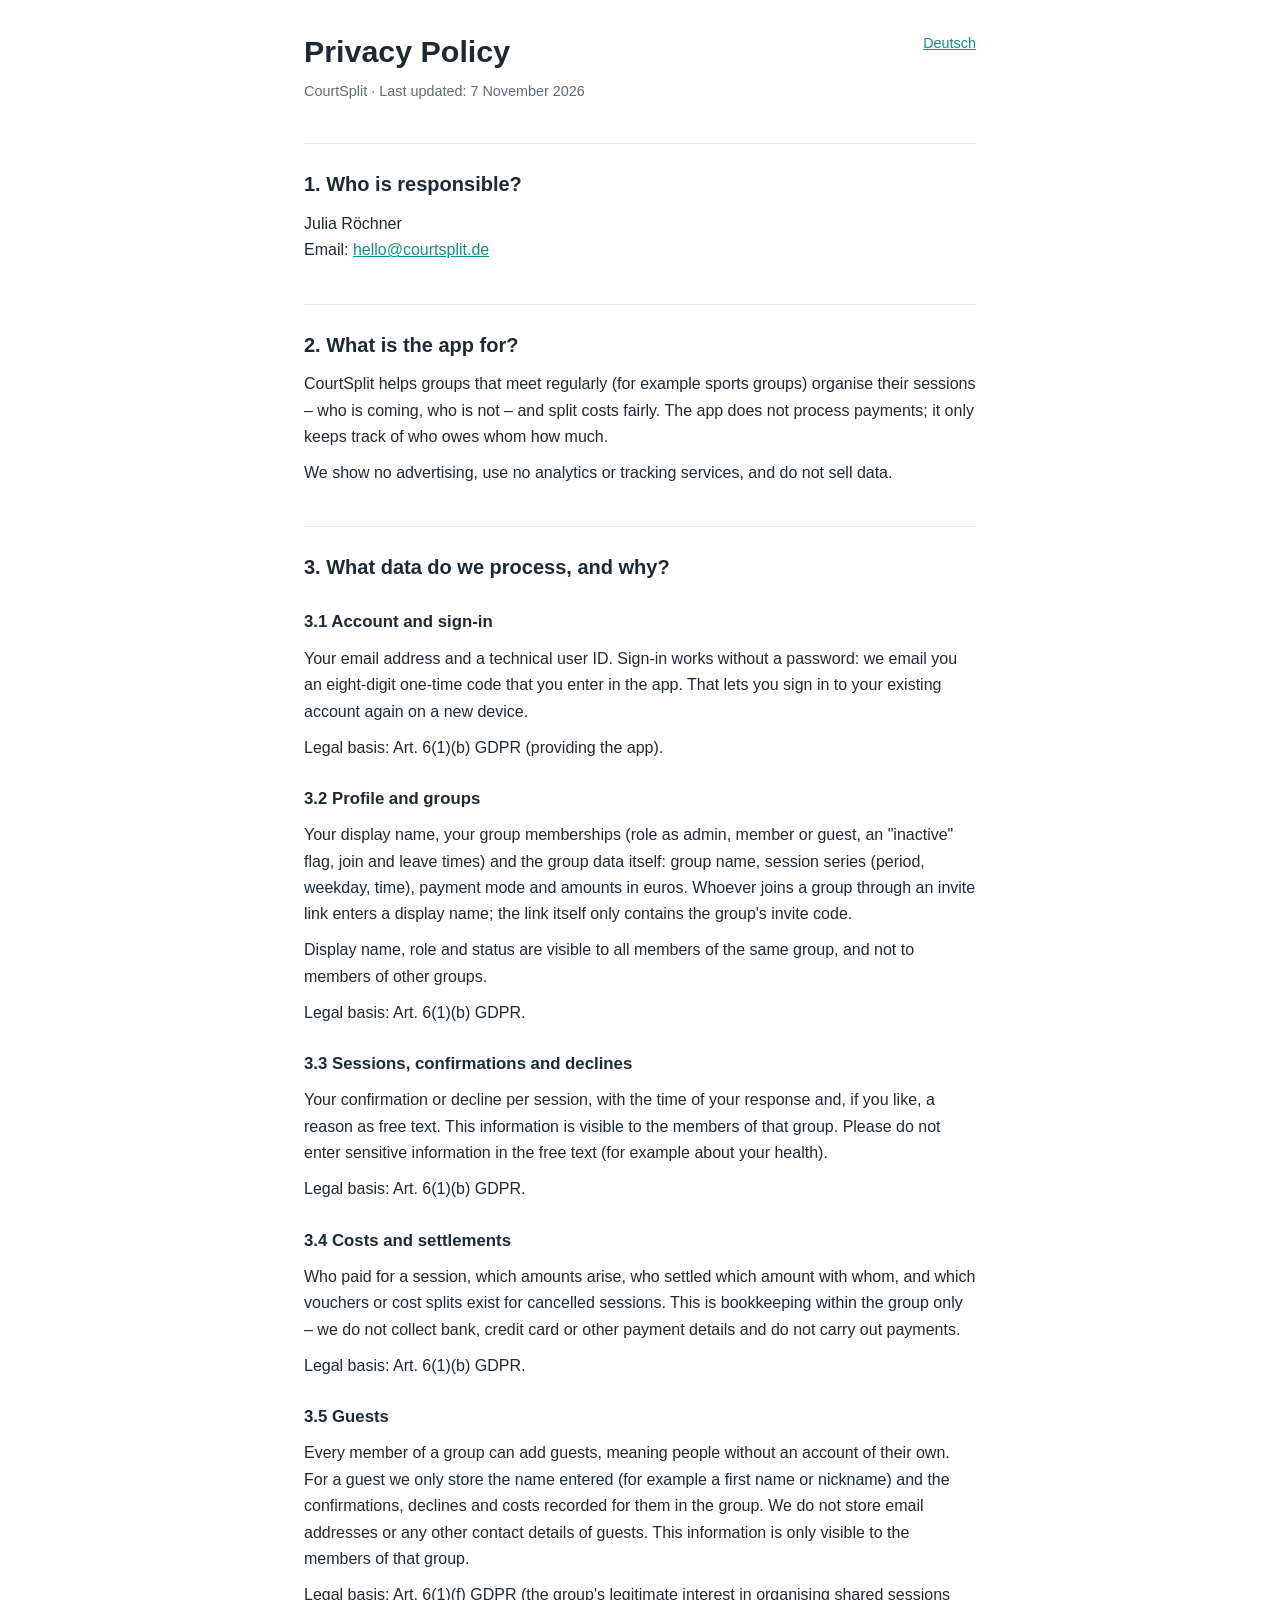
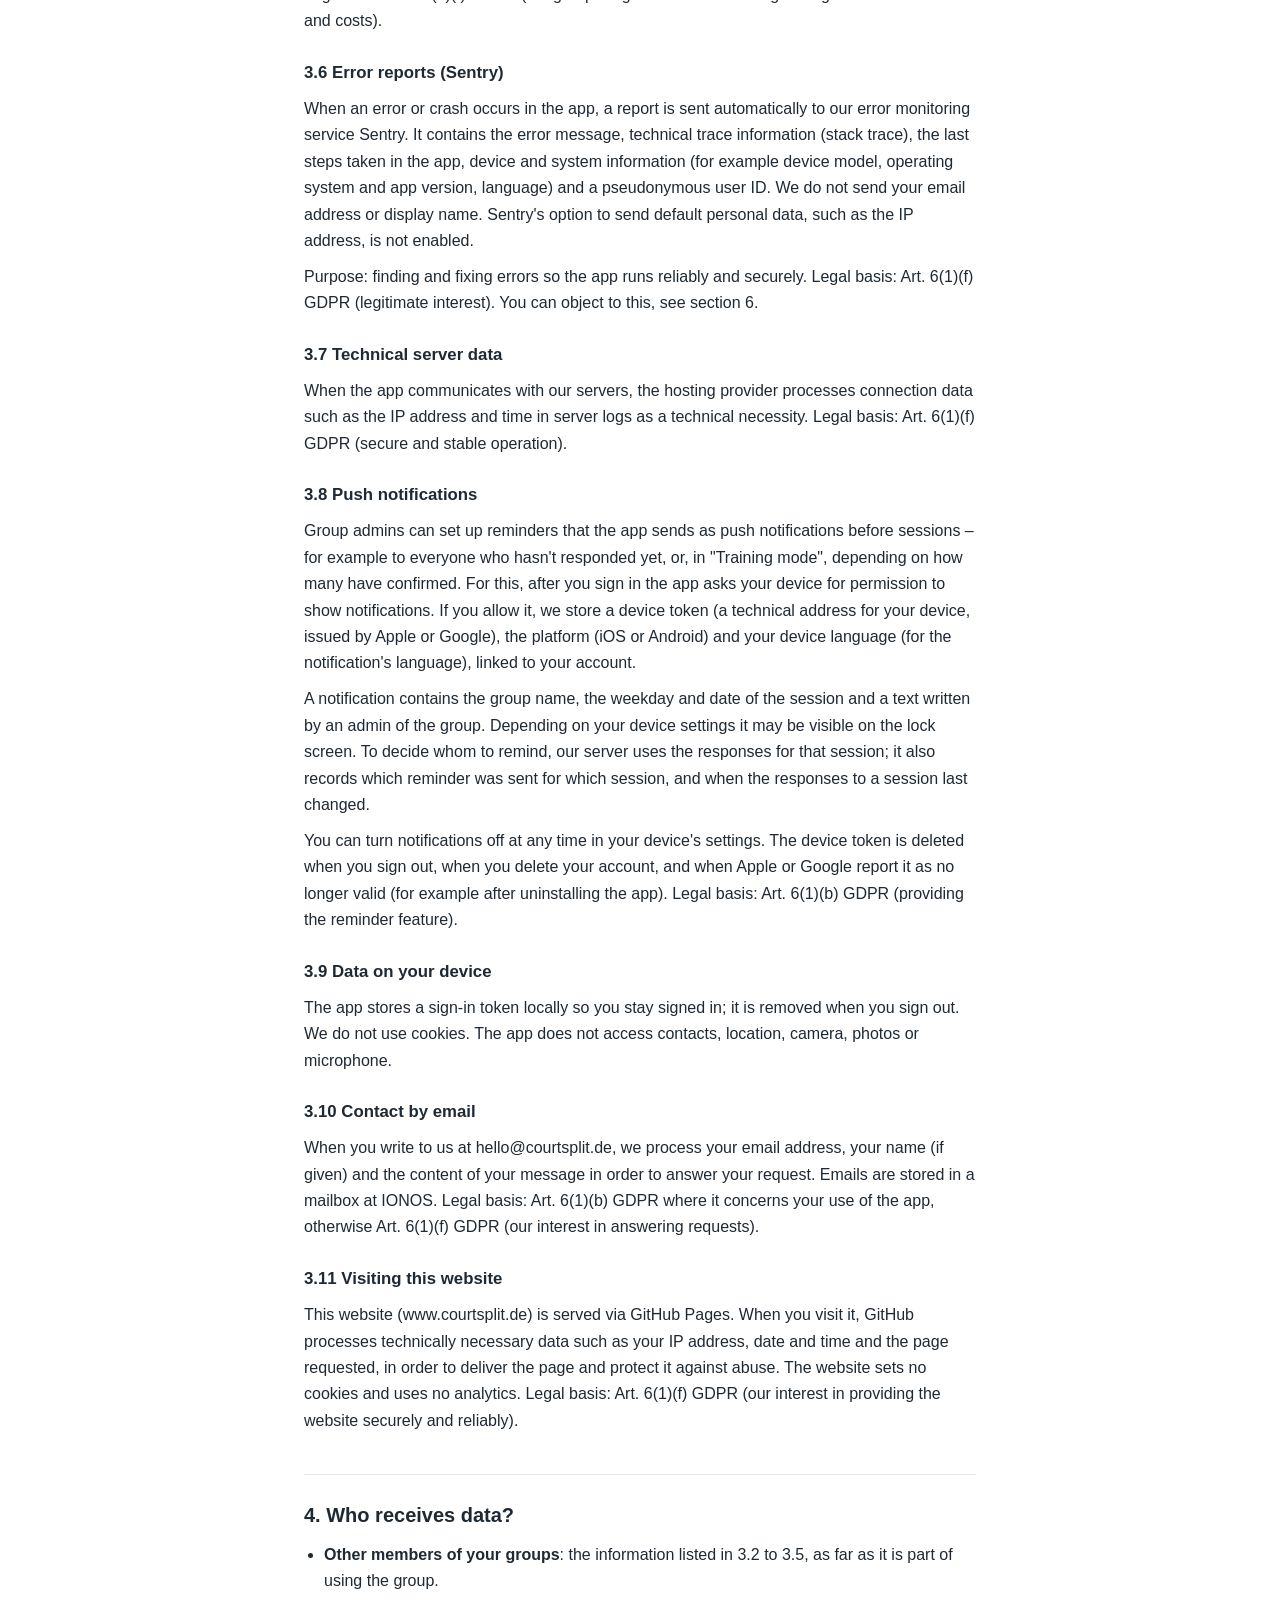
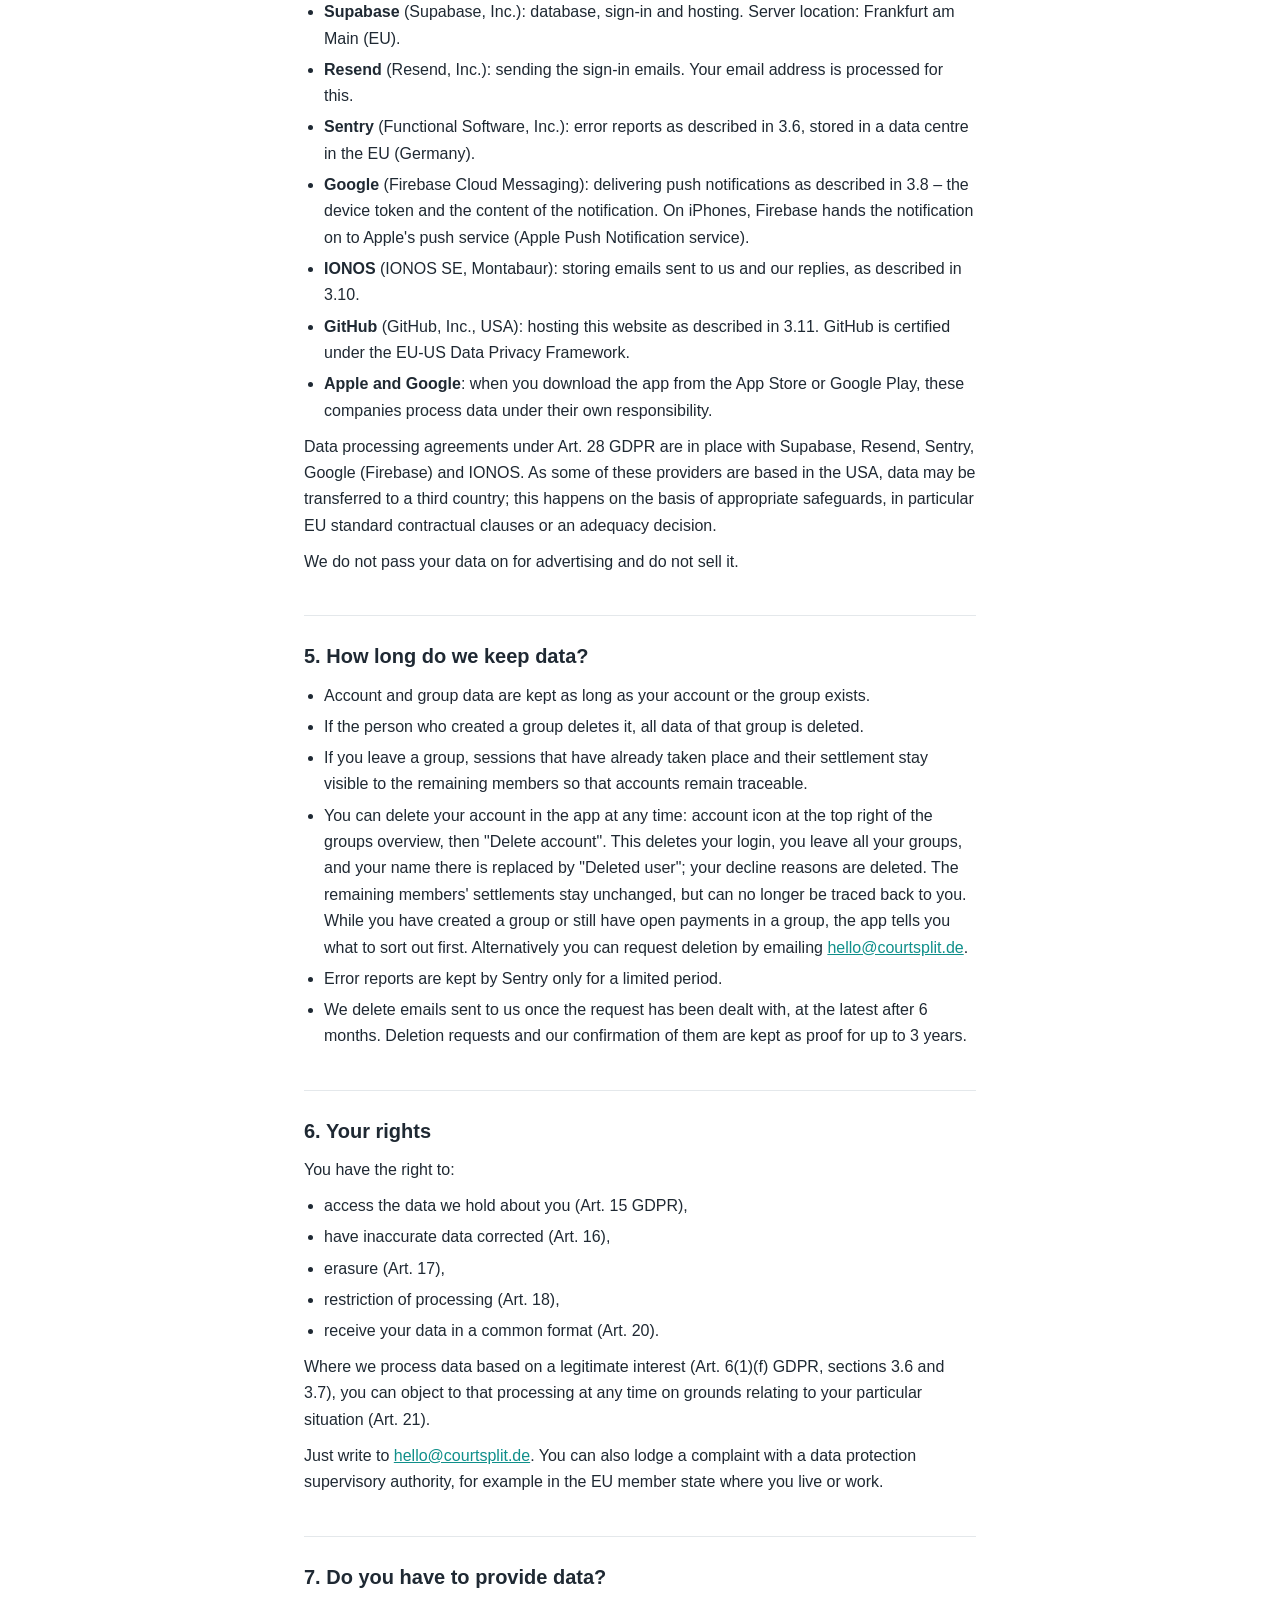
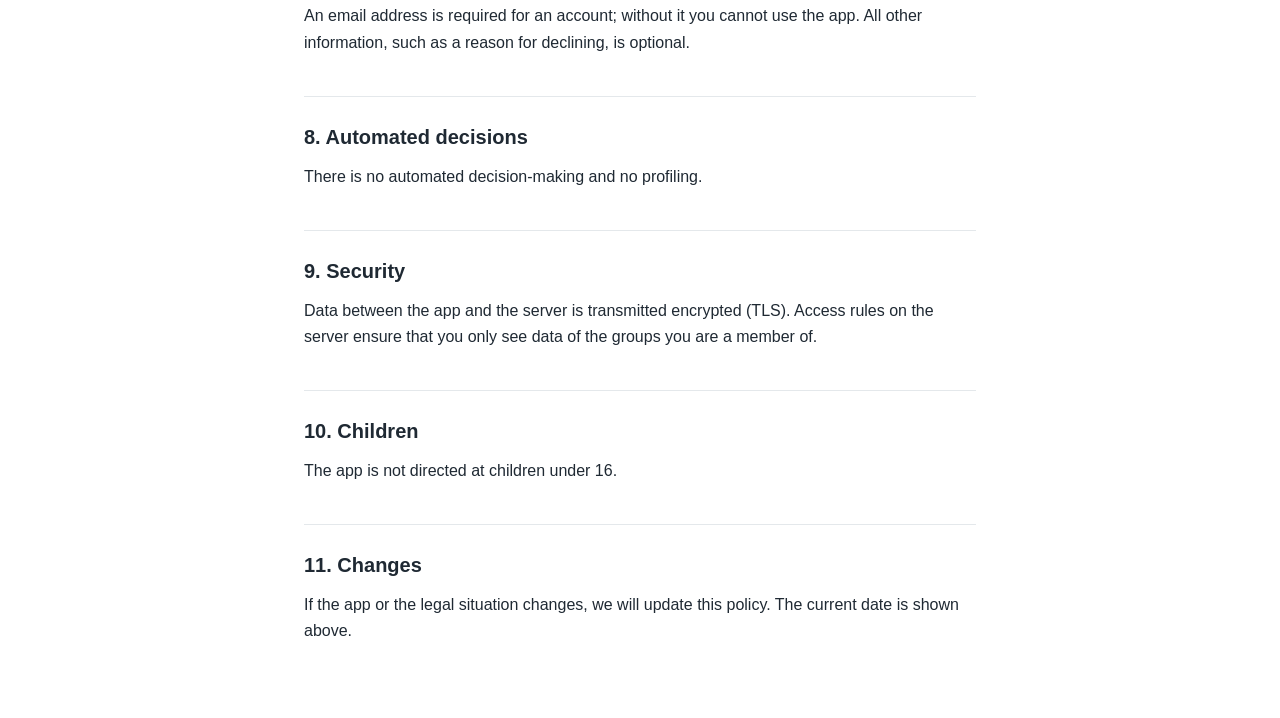
==== commit d18a0c20: "Update from CourtSplit@8c5b221 (develop)" ====
--- a/privacy-en.html
+++ b/privacy-en.html
@@ -10,7 +10,7 @@
 <main>
   <a class="lang" href="privacy.html" hreflang="de">Deutsch</a>
   <h1>Privacy Policy</h1>
-  <p class="meta">CourtSplit · Last updated: 2 November 2026</p>
+  <p class="meta">CourtSplit · Last updated: 7 November 2026</p>
 
   <h2>1. Who is responsible?</h2>
   <p>
@@ -32,7 +32,7 @@
 
   <h3>3.1 Account and sign-in</h3>
   <p>
-    Your email address and a technical user ID. Sign-in works without a password: we email you a six-digit
+    Your email address and a technical user ID. Sign-in works without a password: we email you an eight-digit
     one-time code that you enter in the app. That lets you sign in to your existing account again on a new
     device.
   </p>
@@ -41,7 +41,7 @@
   <h3>3.2 Profile and groups</h3>
   <p>
     Your display name, your group memberships (role as admin, member or guest, an "inactive" flag, join and
-    leave times) and the group data itself: group name, session series (period, weekdays, time), payment
+    leave times) and the group data itself: group name, session series (period, weekday, time), payment
     mode and amounts in euros. Whoever joins a group through an invite link enters a display name; the link
     itself only contains the group's invite code.
   </p>
@@ -69,9 +69,14 @@
 
   <h3>3.5 Guests</h3>
   <p>
-    Admins can create guests, meaning people without an account of their own. Only a name is stored for a
-    guest. Admins may only enter names of people who agree to it. If you are listed as a guest and do not
-    want that, contact the group's admin or us.
+    Every member of a group can add guests, meaning people without an account of their own. For a guest we
+    only store the name entered (for example a first name or nickname) and the confirmations, declines and
+    costs recorded for them in the group. We do not store email addresses or any other contact details of
+    guests. This information is only visible to the members of that group.
+  </p>
+  <p>
+    Legal basis: Art. 6(1)(f) GDPR (the group's legitimate interest in organising shared sessions and
+    costs).
   </p>
 
   <h3>3.6 Error reports (Sentry)</h3>
@@ -174,7 +179,8 @@
     </li>
   </ul>
   <p>
-    Data processing agreements under Art. 28 GDPR are in place with these providers. As some of them are
+    Data processing agreements under Art. 28 GDPR are in place with Supabase, Resend, Sentry, Google
+    (Firebase) and IONOS. As some of these providers are
     based in the USA, data may be transferred to a third country; this happens on the basis of appropriate
     safeguards, in particular EU standard contractual clauses or an adequacy decision.
   </p>
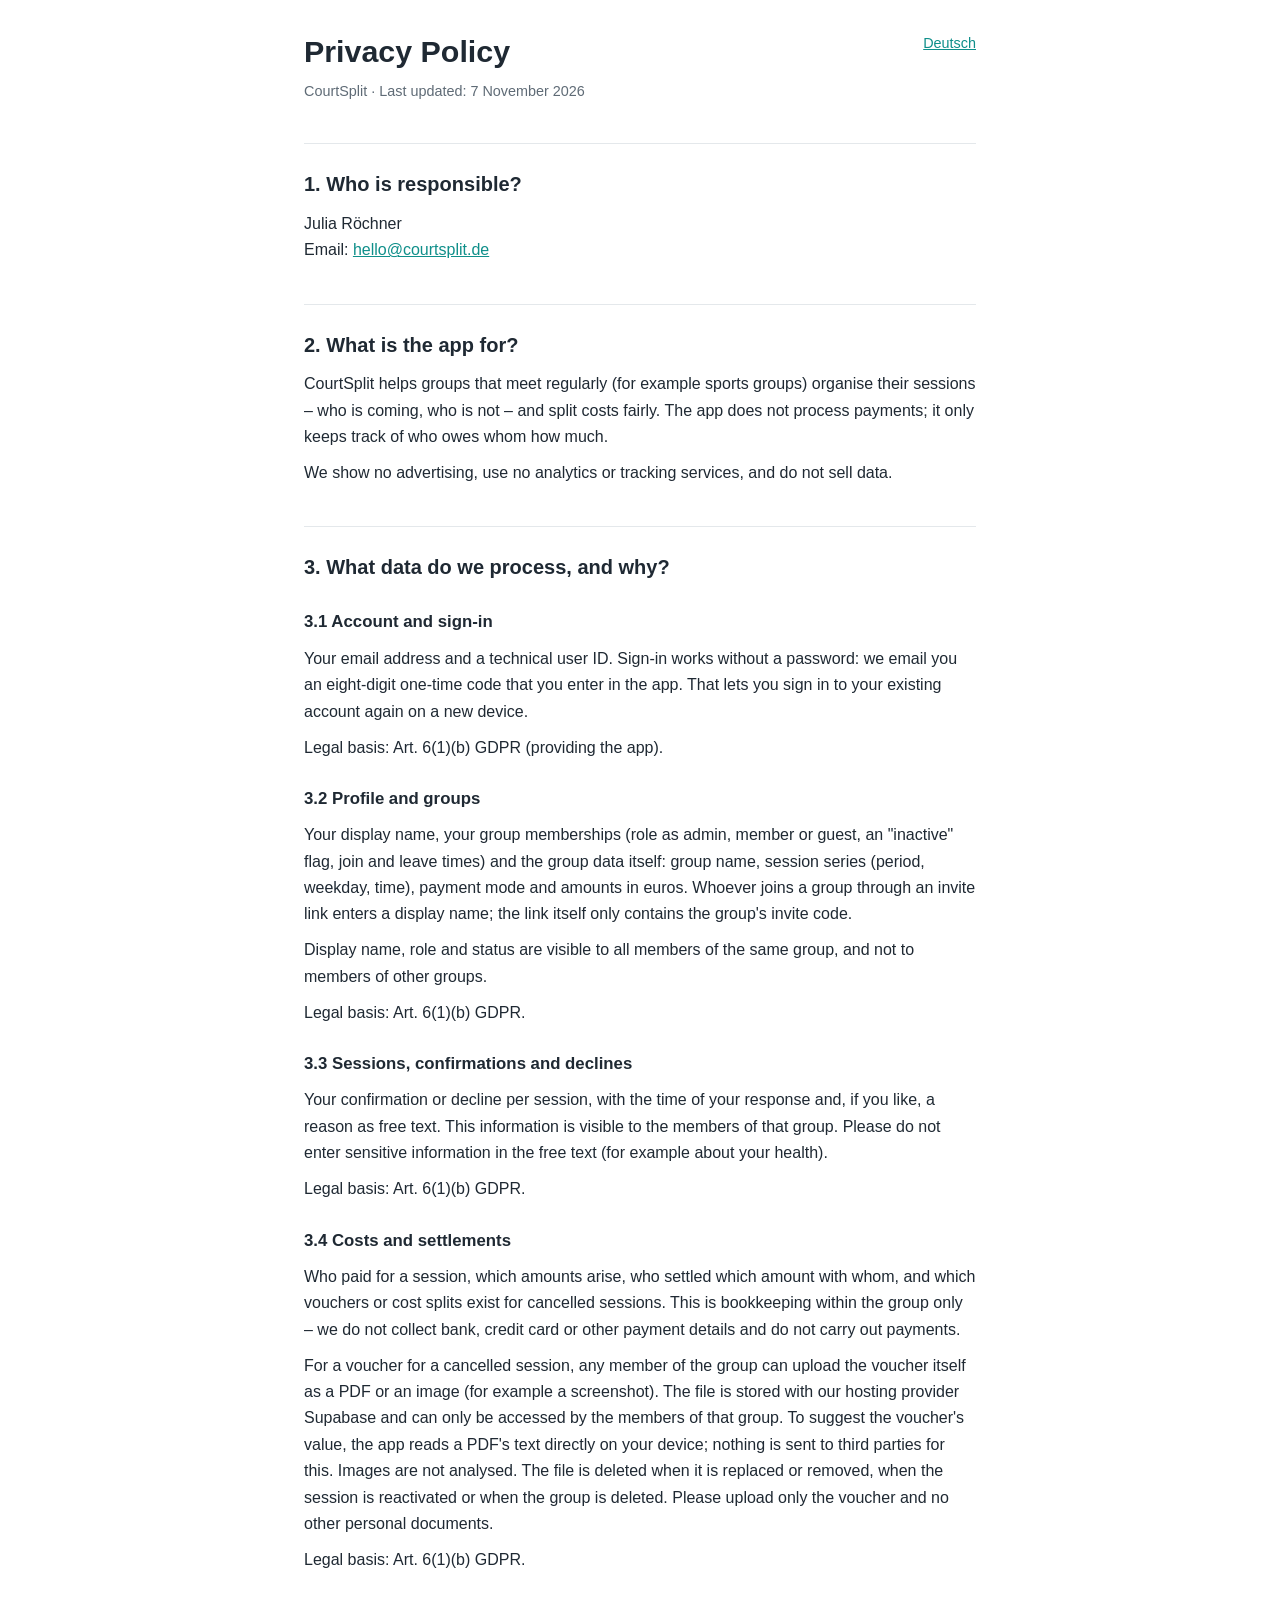
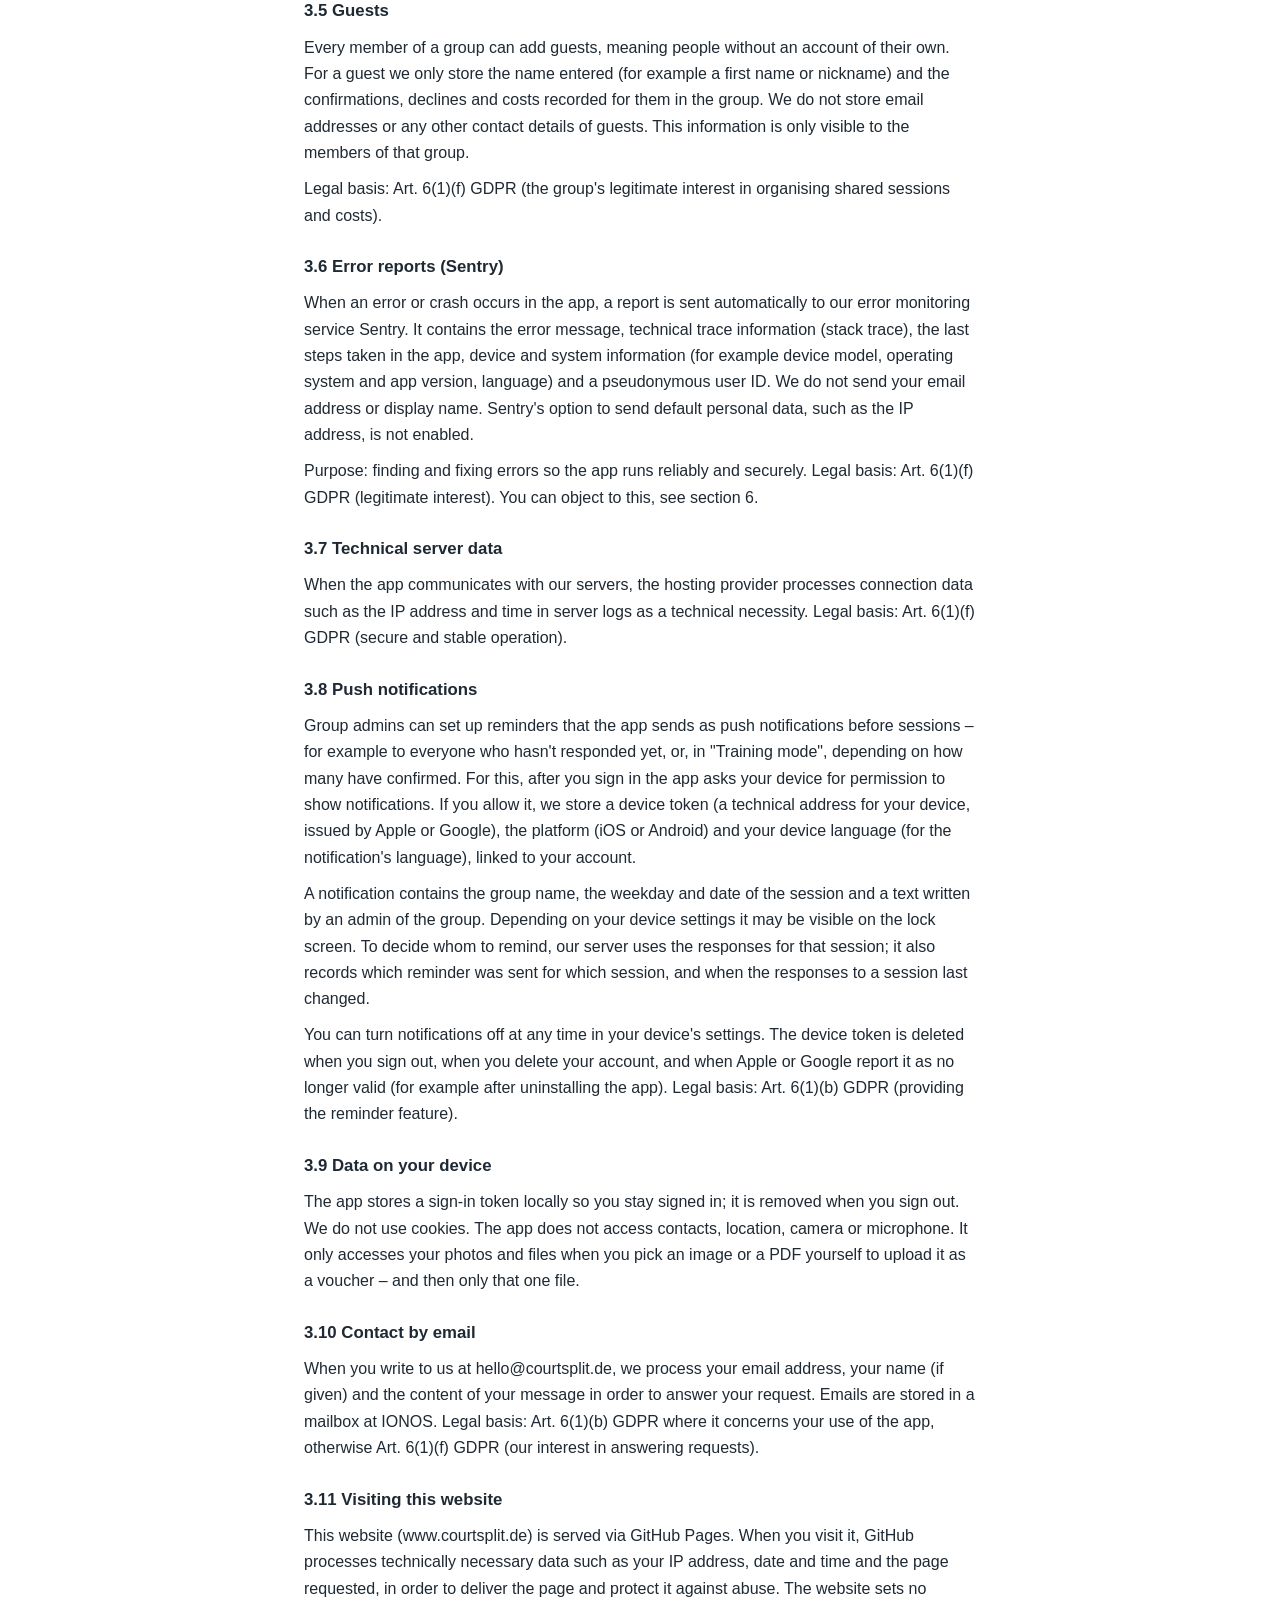
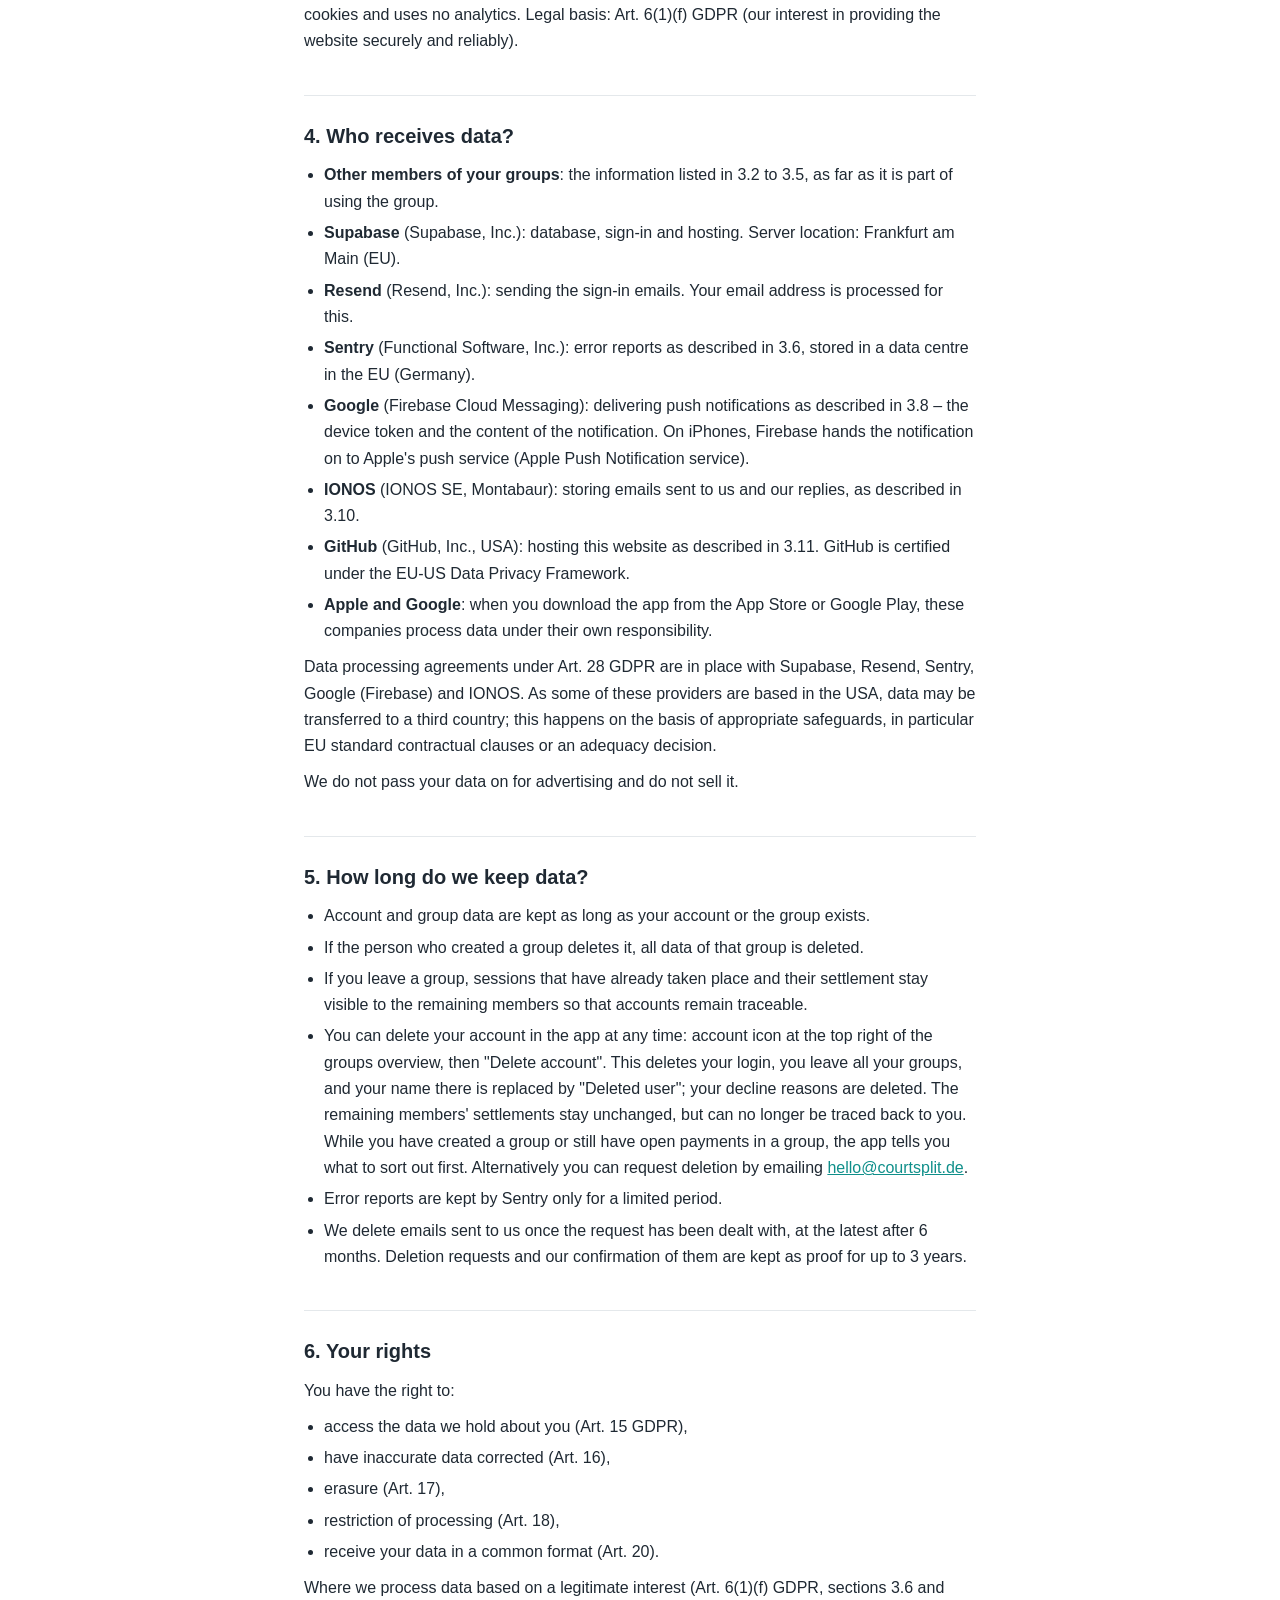
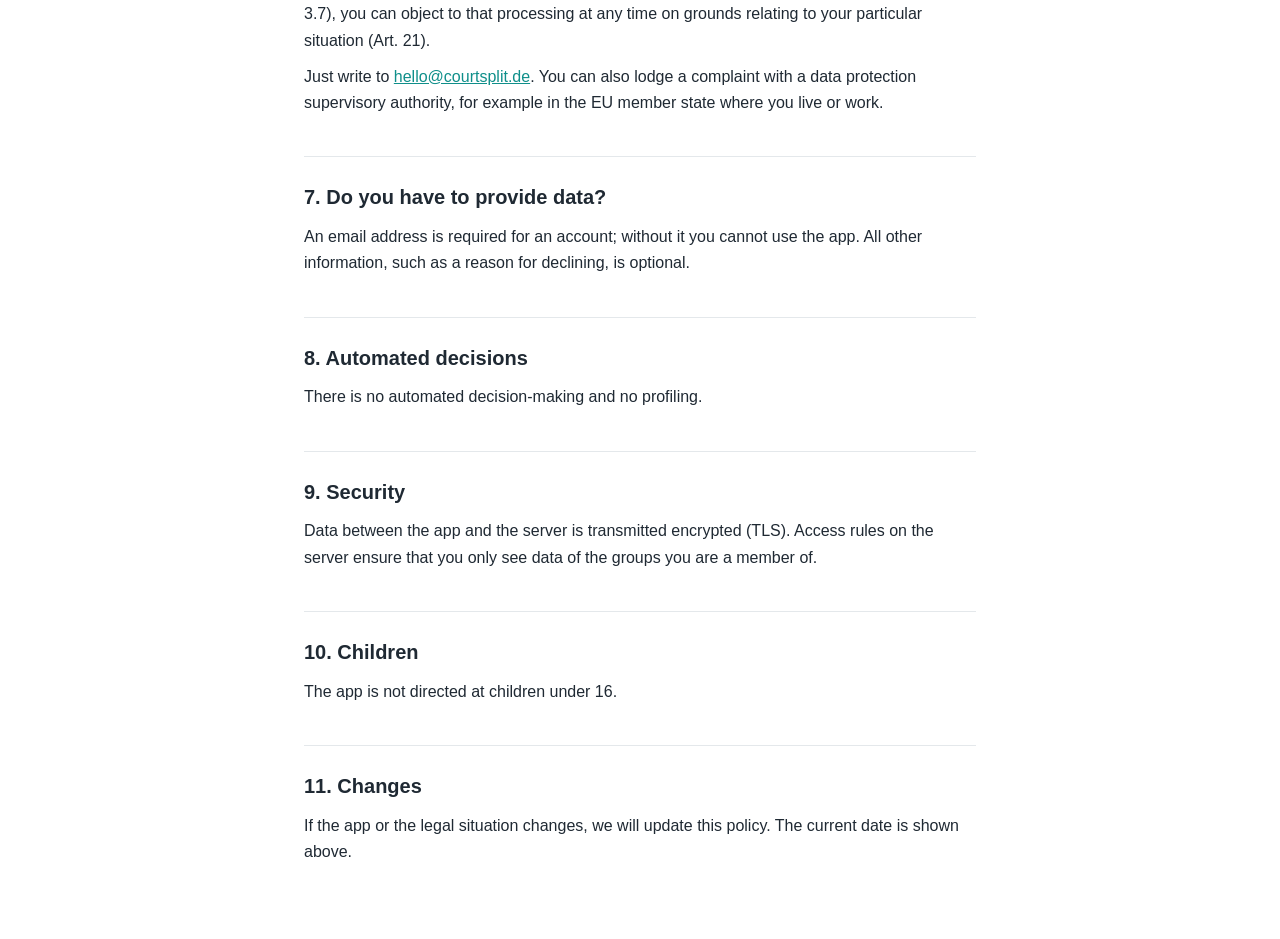
==== commit f11a583e: "Update from CourtSplit@f64afc8 (develop)" ====
--- a/privacy-en.html
+++ b/privacy-en.html
@@ -65,6 +65,13 @@
     cost splits exist for cancelled sessions. This is bookkeeping within the group only – we do not collect
     bank, credit card or other payment details and do not carry out payments.
   </p>
+  <p>
+    For a voucher for a cancelled session, any member of the group can upload the voucher itself as a PDF
+    or an image (for example a screenshot). The file is stored with our hosting provider Supabase and can only be accessed by the members of that
+    group. To suggest the voucher's value, the app reads a PDF's text directly on your device; nothing is
+    sent to third parties for this. Images are not analysed. The file is deleted when it is replaced or removed, when the session is
+    reactivated or when the group is deleted. Please upload only the voucher and no other personal documents.
+  </p>
   <p>Legal basis: Art. 6(1)(b) GDPR.</p>
 
   <h3>3.5 Guests</h3>
@@ -123,7 +130,8 @@
   <h3>3.9 Data on your device</h3>
   <p>
     The app stores a sign-in token locally so you stay signed in; it is removed when you sign out. We do
-    not use cookies. The app does not access contacts, location, camera, photos or microphone.
+    not use cookies. The app does not access contacts, location, camera or microphone. It only accesses your photos and
+    files when you pick an image or a PDF yourself to upload it as a voucher – and then only that one file.
   </p>
 
   <h3>3.10 Contact by email</h3>
